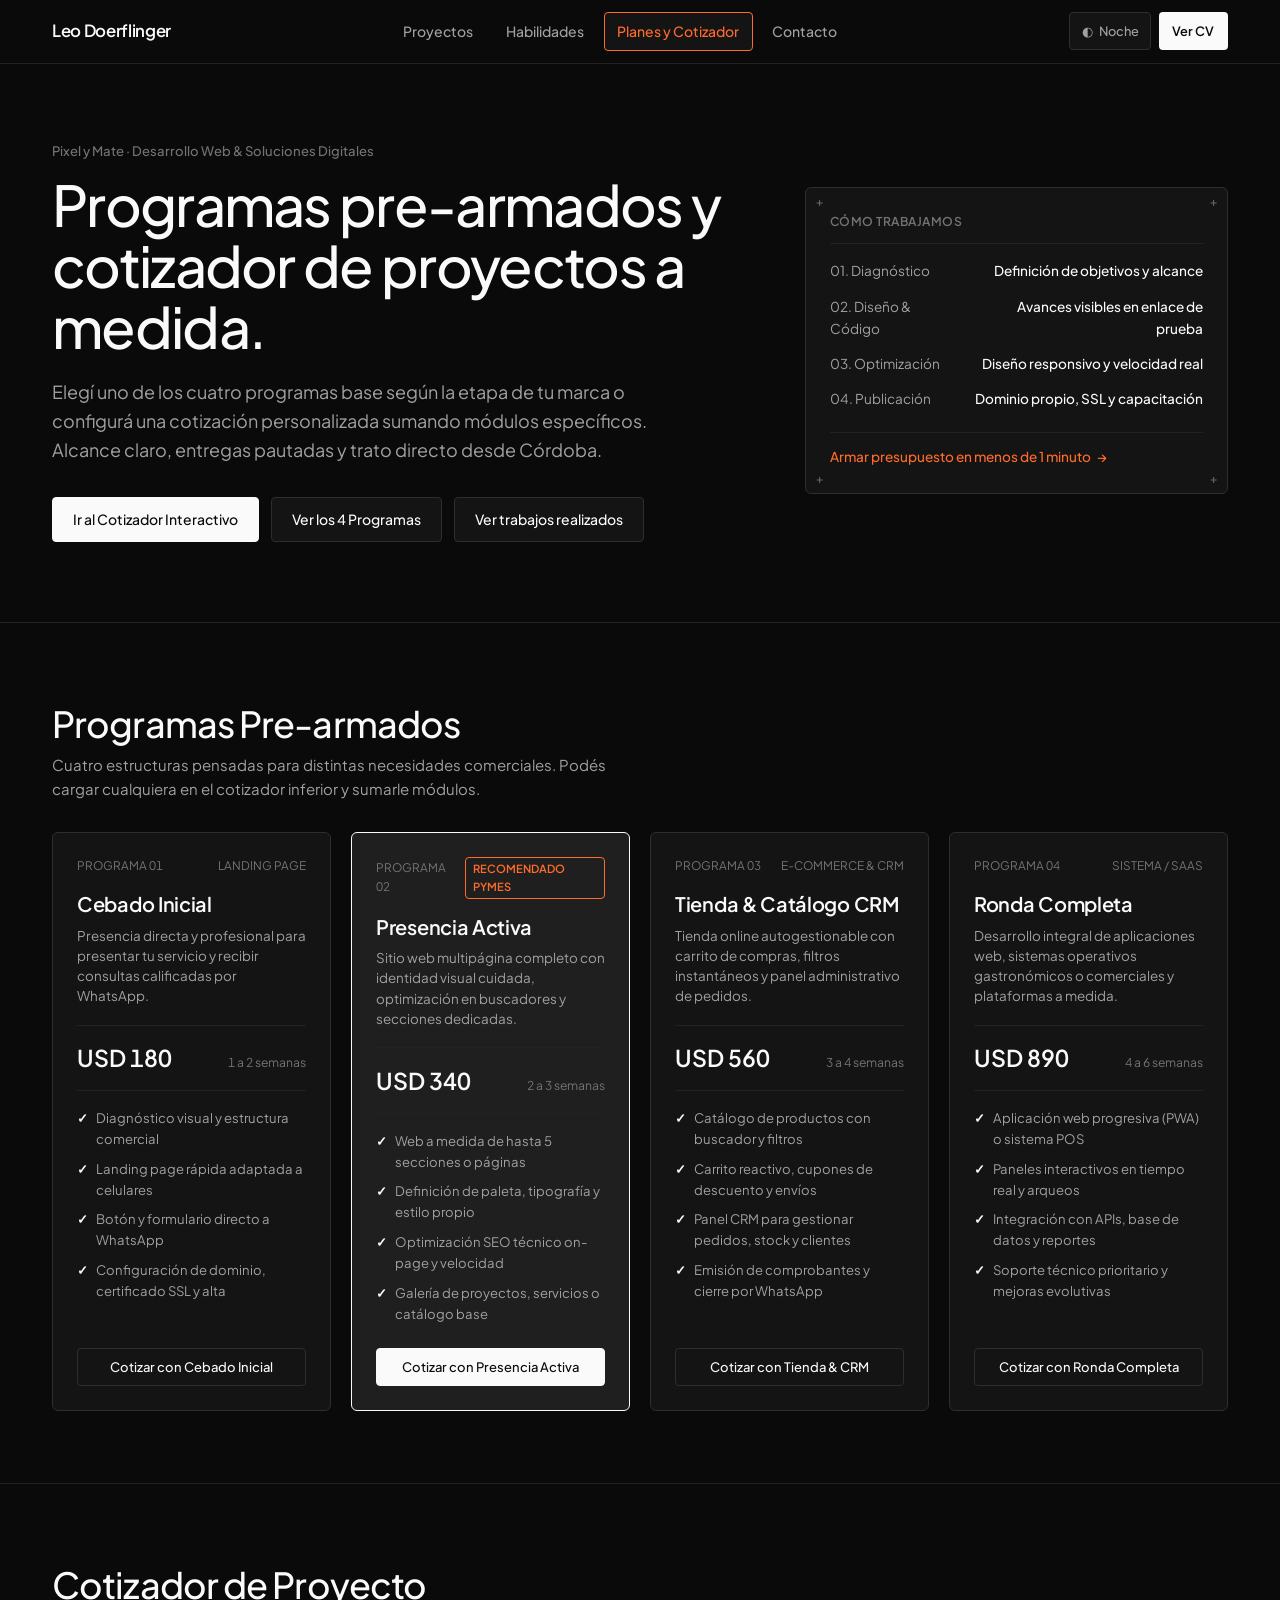
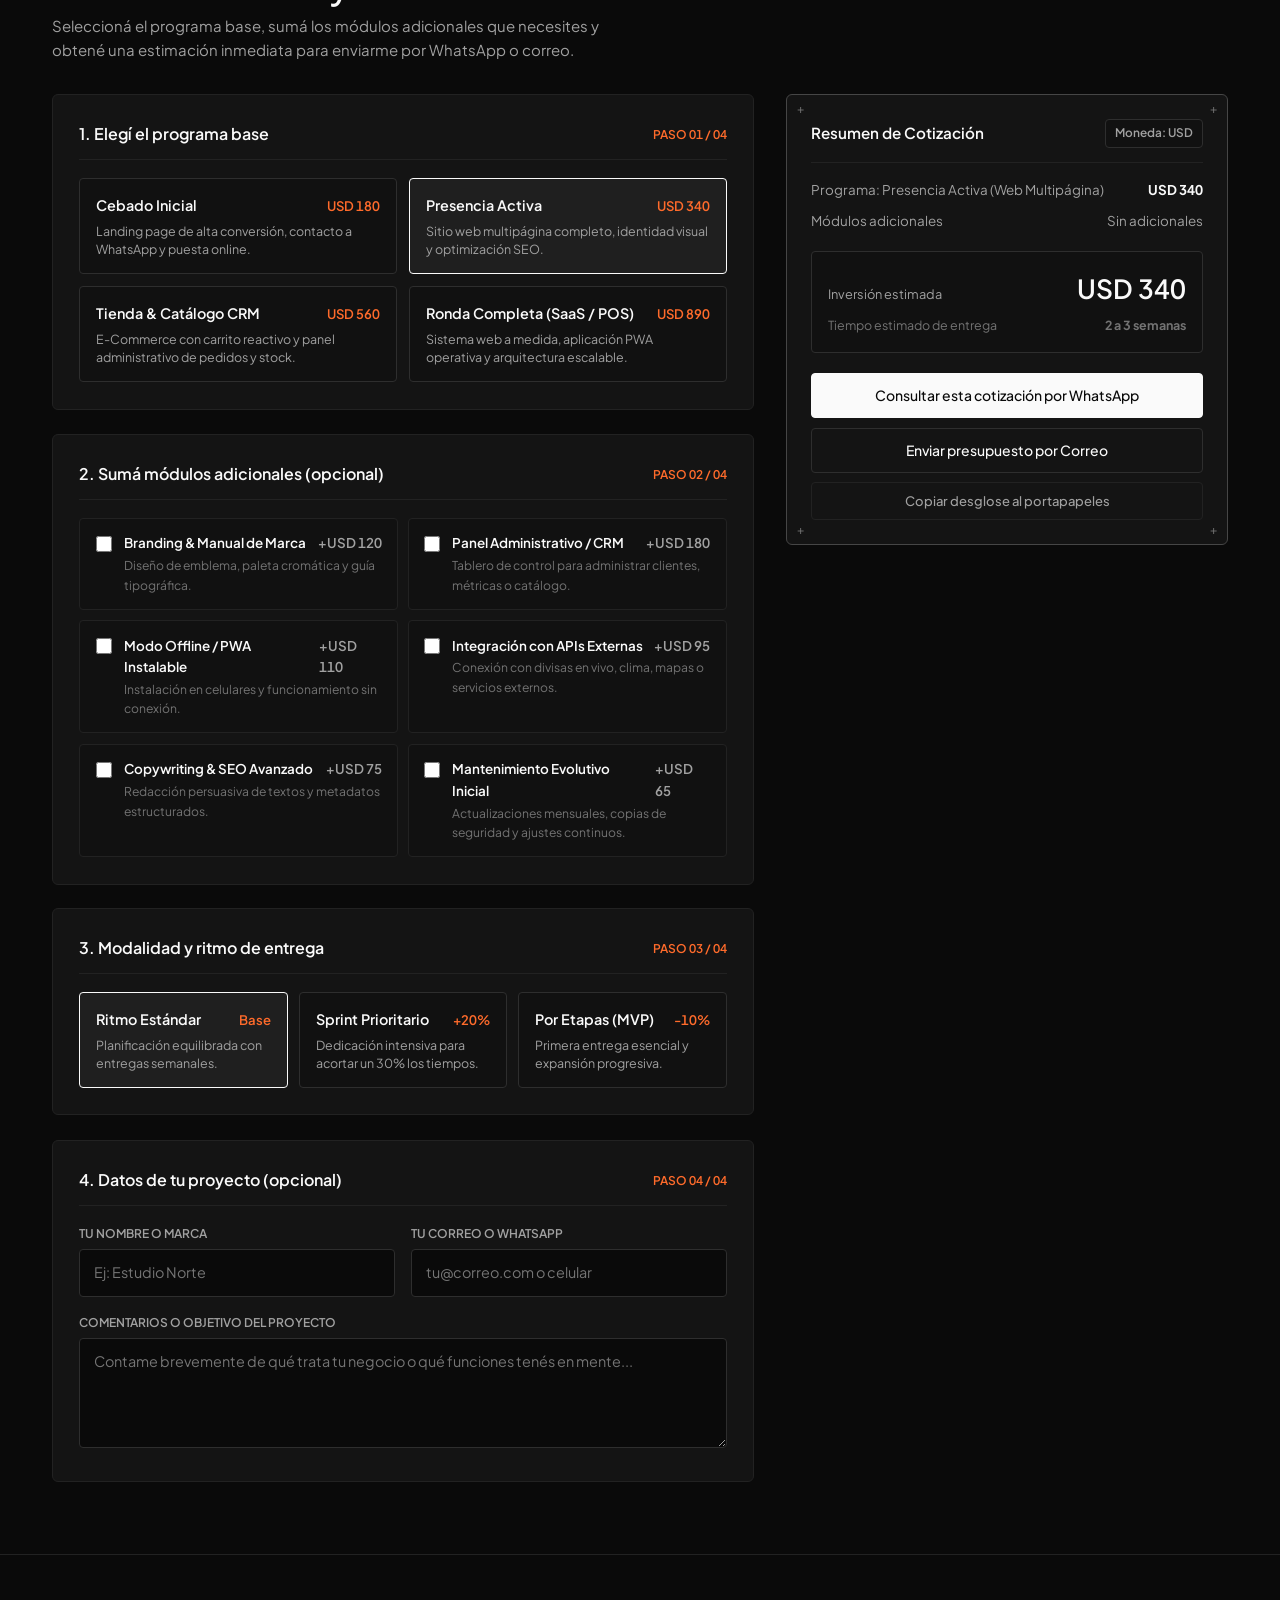
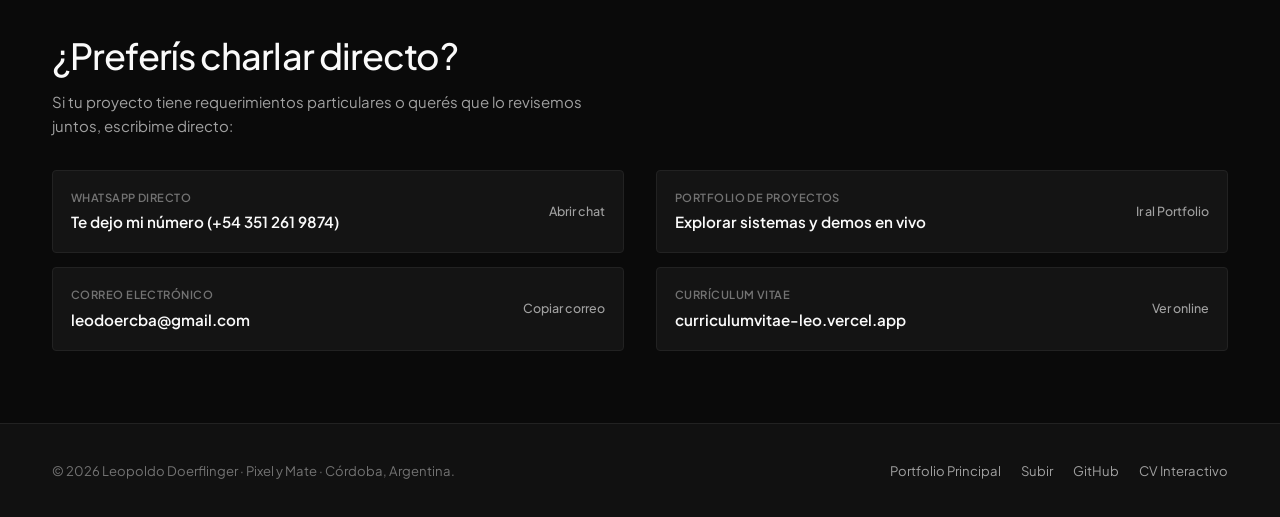
==== planes.html @ 9f63414f "feat(portfolio): merge Pixel y Mate plans & interactive quoter (planes.html) with Graphite-inspired " ====
<!DOCTYPE html>
<html lang="es" class="scroll-smooth">
<head>
  <meta charset="UTF-8" />
  <meta name="viewport" content="width=device-width, initial-scale=1.0" />
  <title>Planes y Cotizador de Proyectos · Pixel y Mate | Leo Doerflinger</title>

  <meta name="title" content="Planes y Cotizador de Proyectos · Pixel y Mate | Leo Doerflinger" />
  <meta name="description" content="Consultá los programas pre-armados de desarrollo web y calculá la cotización de tu proyecto en tiempo real desde Córdoba, Argentina." />
  <meta name="author" content="Leopoldo Doerflinger" />
  <meta name="theme-color" content="#0A0A0A" />

  <link rel="icon" type="image/png" href="assets/icono.png" />
  <link rel="apple-touch-icon" href="assets/icono.png" />

  <link rel="preconnect" href="https://fonts.googleapis.com" />
  <link rel="preconnect" href="https://fonts.gstatic.com" crossorigin />
  <link href="https://fonts.googleapis.com/css2?family=Plus+Jakarta+Sans:wght@400;500;600;700&display=swap" rel="stylesheet" />

  <link rel="stylesheet" href="css/variables.css" />
  <link rel="stylesheet" href="css/animations.css" />
  <link rel="stylesheet" href="css/main.css" />
</head>
<body>

  <div id="site-toast" class="site-toast" role="status" aria-live="polite"></div>

  <header class="site-header hairline-b">
    <div class="max-w-layout header-inner">

      <a href="index.html" class="brand-badge" aria-label="Volver al inicio del portfolio">
        <span class="brand-title-main">Leo Doerflinger</span>
      </a>

      <nav class="desktop-nav" aria-label="Secciones principales">
        <a href="index.html#proyectos" class="nav-link">Proyectos</a>
        <a href="index.html#stack" class="nav-link">Habilidades</a>
        <a href="planes.html" class="nav-link nav-link-quote active">Planes y Cotizador</a>
        <a href="#contacto" class="nav-link">Contacto</a>
      </nav>

      <div class="header-controls">
        <button id="theme-toggle-btn" type="button" class="icon-toggle-btn" title="Alternar tema" aria-label="Alternar modo noche y blanco">
          <span id="theme-icon" aria-hidden="true">◐</span>
          <span id="theme-label">Noche</span>
        </button>

        <a href="https://curriculumvitae-leo.vercel.app/" target="_blank" rel="noopener noreferrer" class="header-cv-btn" title="Abrir CV Interactivo">
          <span>Ver CV</span>
        </a>

        <button id="mobile-menu-toggle" type="button" class="icon-toggle-btn mobile-menu-btn" aria-label="Abrir menú de navegación">
          <span aria-hidden="true">☰</span>
        </button>
      </div>

    </div>
  </header>

  <aside id="mobile-drawer" class="mobile-drawer" aria-label="Menú de navegación móvil" aria-hidden="true">
    <div class="drawer-panel">
      <div>
        <div style="display:flex; justify-content:space-between; align-items:center;">
          <span class="brand-title-main">Leo Doerflinger</span>
          <button id="drawer-close-btn" type="button" class="icon-toggle-btn" aria-label="Cerrar menú móvil">✕</button>
        </div>
        <div class="drawer-links">
          <a href="index.html#proyectos" class="drawer-link">Proyectos</a>
          <a href="index.html#stack" class="drawer-link">Habilidades</a>
          <a href="planes.html" class="drawer-link active">Planes y Cotizador</a>
          <a href="#contacto" class="drawer-link">Contacto</a>
        </div>
      </div>
      <div style="display:flex; flex-direction:column; gap:0.65rem;">
        <a href="index.html" class="btn-hero btn-hero-secondary" style="width:100%; justify-content:center;">
          Volver al Portfolio
        </a>
        <a href="https://curriculumvitae-leo.vercel.app/" target="_blank" rel="noopener noreferrer" class="btn-hero btn-hero-primary" style="width:100%; justify-content:center;">
          Abrir CV Interactivo
        </a>
      </div>
    </div>
  </aside>

  <main id="inicio-planes">

    <!-- HERO DE PLANES Y COTIZADOR -->
    <section class="hero-direct-section hairline-b">
      <div class="max-w-layout hero-grid-layout">

        <div>
          <span class="hero-kicker reveal-item">Pixel y Mate · Desarrollo Web & Soluciones Digitales</span>

          <h1 class="hero-title reveal-item">
            Programas pre-armados y cotizador de proyectos a medida.
          </h1>

          <p class="hero-lead-text reveal-item">
            Elegí uno de los cuatro programas base según la etapa de tu marca o configurá una cotización personalizada sumando módulos específicos. Alcance claro, entregas pautadas y trato directo desde Córdoba.
          </p>

          <div class="hero-actions-bar reveal-item">
            <a href="#cotizador" class="btn-hero btn-hero-primary">
              <span>Ir al Cotizador Interactivo</span>
            </a>
            <a href="#programas" class="btn-hero btn-hero-secondary">
              <span>Ver los 4 Programas</span>
            </a>
            <a href="index.html#proyectos" class="btn-hero btn-hero-secondary">
              <span>Ver trabajos realizados</span>
            </a>
          </div>
        </div>

        <div class="hero-lattice-card reveal-item">
          <span class="corner-cross tl" aria-hidden="true">+</span>
          <span class="corner-cross tr" aria-hidden="true">+</span>
          <span class="corner-cross bl" aria-hidden="true">+</span>
          <span class="corner-cross br" aria-hidden="true">+</span>

          <div class="lattice-card-header">Cómo trabajamos</div>
          <div class="lattice-spec-rows">
            <div class="lattice-spec-row">
              <span class="lattice-spec-key">01. Diagnóstico</span>
              <span class="lattice-spec-val">Definición de objetivos y alcance</span>
            </div>
            <div class="lattice-spec-row">
              <span class="lattice-spec-key">02. Diseño & Código</span>
              <span class="lattice-spec-val">Avances visibles en enlace de prueba</span>
            </div>
            <div class="lattice-spec-row">
              <span class="lattice-spec-key">03. Optimización</span>
              <span class="lattice-spec-val">Diseño responsivo y velocidad real</span>
            </div>
            <div class="lattice-spec-row">
              <span class="lattice-spec-key">04. Publicación</span>
              <span class="lattice-spec-val">Dominio propio, SSL y capacitación</span>
            </div>
          </div>

          <a href="#cotizador" class="lattice-cta-link">
            <span>Armar presupuesto en menos de 1 minuto</span>
            <span aria-hidden="true">→</span>
          </a>
        </div>

      </div>
    </section>

    <!-- SECCIÓN 1: LOS 4 PROGRAMAS PRE-ARMADOS (PIXEL Y MATE) -->
    <section id="programas" class="section-wrapper hairline-b">
      <div class="max-w-layout">

        <div class="section-header-bar split reveal-item">
          <div>
            <h2 class="section-title">Programas Pre-armados</h2>
            <p class="section-desc">
              Cuatro estructuras pensadas para distintas necesidades comerciales. Podés cargar cualquiera en el cotizador inferior y sumarle módulos.
            </p>
          </div>
        </div>

        <div class="plans-grid">

          <!-- Plan 01 -->
          <article class="plan-lattice-card reveal-item">
            <div>
              <div class="plan-index-row">
                <span>PROGRAMA 01</span>
                <span>LANDING PAGE</span>
              </div>
              <h3 class="plan-name">Cebado Inicial</h3>
              <p class="plan-summary">
                Presencia directa y profesional para presentar tu servicio y recibir consultas calificadas por WhatsApp.
              </p>
              <div class="plan-price-box">
                <span class="plan-price-amount">USD 180</span>
                <span class="plan-price-time">1 a 2 semanas</span>
              </div>
              <ul class="plan-deliverables">
                <li><span class="plan-check">✓</span><span>Diagnóstico visual y estructura comercial</span></li>
                <li><span class="plan-check">✓</span><span>Landing page rápida adaptada a celulares</span></li>
                <li><span class="plan-check">✓</span><span>Botón y formulario directo a WhatsApp</span></li>
                <li><span class="plan-check">✓</span><span>Configuración de dominio, certificado SSL y alta</span></li>
              </ul>
            </div>
            <button type="button" class="btn-action btn-secondary" style="width:100%;" data-select-plan="cebado">
              <span>Cotizar con Cebado Inicial</span>
            </button>
          </article>

          <!-- Plan 02 -->
          <article class="plan-lattice-card highlighted reveal-item">
            <div>
              <div class="plan-index-row">
                <span>PROGRAMA 02</span>
                <span class="plan-tag-recommended">RECOMENDADO PYMES</span>
              </div>
              <h3 class="plan-name">Presencia Activa</h3>
              <p class="plan-summary">
                Sitio web multipágina completo con identidad visual cuidada, optimización en buscadores y secciones dedicadas.
              </p>
              <div class="plan-price-box">
                <span class="plan-price-amount">USD 340</span>
                <span class="plan-price-time">2 a 3 semanas</span>
              </div>
              <ul class="plan-deliverables">
                <li><span class="plan-check">✓</span><span>Web a medida de hasta 5 secciones o páginas</span></li>
                <li><span class="plan-check">✓</span><span>Definición de paleta, tipografía y estilo propio</span></li>
                <li><span class="plan-check">✓</span><span>Optimización SEO técnico on-page y velocidad</span></li>
                <li><span class="plan-check">✓</span><span>Galería de proyectos, servicios o catálogo base</span></li>
              </ul>
            </div>
            <button type="button" class="btn-action btn-primary" style="width:100%;" data-select-plan="presencia">
              <span>Cotizar con Presencia Activa</span>
            </button>
          </article>

          <!-- Plan 03 -->
          <article class="plan-lattice-card reveal-item">
            <div>
              <div class="plan-index-row">
                <span>PROGRAMA 03</span>
                <span>E-COMMERCE & CRM</span>
              </div>
              <h3 class="plan-name">Tienda & Catálogo CRM</h3>
              <p class="plan-summary">
                Tienda online autogestionable con carrito de compras, filtros instantáneos y panel administrativo de pedidos.
              </p>
              <div class="plan-price-box">
                <span class="plan-price-amount">USD 560</span>
                <span class="plan-price-time">3 a 4 semanas</span>
              </div>
              <ul class="plan-deliverables">
                <li><span class="plan-check">✓</span><span>Catálogo de productos con buscador y filtros</span></li>
                <li><span class="plan-check">✓</span><span>Carrito reactivo, cupones de descuento y envíos</span></li>
                <li><span class="plan-check">✓</span><span>Panel CRM para gestionar pedidos, stock y clientes</span></li>
                <li><span class="plan-check">✓</span><span>Emisión de comprobantes y cierre por WhatsApp</span></li>
              </ul>
            </div>
            <button type="button" class="btn-action btn-secondary" style="width:100%;" data-select-plan="tienda">
              <span>Cotizar con Tienda & CRM</span>
            </button>
          </article>

          <!-- Plan 04 -->
          <article class="plan-lattice-card reveal-item">
            <div>
              <div class="plan-index-row">
                <span>PROGRAMA 04</span>
                <span>SISTEMA / SAAS</span>
              </div>
              <h3 class="plan-name">Ronda Completa</h3>
              <p class="plan-summary">
                Desarrollo integral de aplicaciones web, sistemas operativos gastronómicos o comerciales y plataformas a medida.
              </p>
              <div class="plan-price-box">
                <span class="plan-price-amount">USD 890</span>
                <span class="plan-price-time">4 a 6 semanas</span>
              </div>
              <ul class="plan-deliverables">
                <li><span class="plan-check">✓</span><span>Aplicación web progresiva (PWA) o sistema POS</span></li>
                <li><span class="plan-check">✓</span><span>Paneles interactivos en tiempo real y arqueos</span></li>
                <li><span class="plan-check">✓</span><span>Integración con APIs, base de datos y reportes</span></li>
                <li><span class="plan-check">✓</span><span>Soporte técnico prioritario y mejoras evolutivas</span></li>
              </ul>
            </div>
            <button type="button" class="btn-action btn-secondary" style="width:100%;" data-select-plan="ronda">
              <span>Cotizar con Ronda Completa</span>
            </button>
          </article>

        </div>

      </div>
    </section>

    <!-- SECCIÓN 2: COTIZADOR INTERACTIVO DE PROYECTO -->
    <section id="cotizador" class="section-wrapper hairline-b">
      <div class="max-w-layout">

        <div class="section-header-bar split reveal-item">
          <div>
            <h2 class="section-title">Cotizador de Proyecto</h2>
            <p class="section-desc">
              Seleccioná el programa base, sumá los módulos adicionales que necesites y obtené una estimación inmediata para enviarme por WhatsApp o correo.
            </p>
          </div>
        </div>

        <div class="quoter-workspace">

          <!-- Columna Izquierda: Configurador en 4 Pasos -->
          <div class="quoter-steps-column">

            <!-- Paso 1: Programa Base -->
            <div class="quoter-step-block reveal-item">
              <div class="quoter-step-header">
                <h3 class="quoter-step-title">1. Elegí el programa base</h3>
                <span class="quoter-step-num">PASO 01 / 04</span>
              </div>

              <div class="quoter-radio-grid" id="quoter-base-programs" role="radiogroup" aria-label="Programa base">
                <label class="quoter-option-card" data-plan-card="cebado">
                  <input type="radio" name="base-plan" value="cebado" />
                  <div class="quoter-opt-top">
                    <span class="quoter-opt-name">Cebado Inicial</span>
                    <span class="quoter-opt-price">USD 180</span>
                  </div>
                  <p class="quoter-opt-desc">Landing page de alta conversión, contacto a WhatsApp y puesta online.</p>
                </label>

                <label class="quoter-option-card selected" data-plan-card="presencia">
                  <input type="radio" name="base-plan" value="presencia" checked />
                  <div class="quoter-opt-top">
                    <span class="quoter-opt-name">Presencia Activa</span>
                    <span class="quoter-opt-price">USD 340</span>
                  </div>
                  <p class="quoter-opt-desc">Sitio web multipágina completo, identidad visual y optimización SEO.</p>
                </label>

                <label class="quoter-option-card" data-plan-card="tienda">
                  <input type="radio" name="base-plan" value="tienda" />
                  <div class="quoter-opt-top">
                    <span class="quoter-opt-name">Tienda & Catálogo CRM</span>
                    <span class="quoter-opt-price">USD 560</span>
                  </div>
                  <p class="quoter-opt-desc">E-Commerce con carrito reactivo y panel administrativo de pedidos y stock.</p>
                </label>

                <label class="quoter-option-card" data-plan-card="ronda">
                  <input type="radio" name="base-plan" value="ronda" />
                  <div class="quoter-opt-top">
                    <span class="quoter-opt-name">Ronda Completa (SaaS / POS)</span>
                    <span class="quoter-opt-price">USD 890</span>
                  </div>
                  <p class="quoter-opt-desc">Sistema web a medida, aplicación PWA operativa y arquitectura escalable.</p>
                </label>
              </div>
            </div>

            <!-- Paso 2: Módulos Adicionales -->
            <div class="quoter-step-block reveal-item">
              <div class="quoter-step-header">
                <h3 class="quoter-step-title">2. Sumá módulos adicionales (opcional)</h3>
                <span class="quoter-step-num">PASO 02 / 04</span>
              </div>

              <div class="quoter-addons-list" id="quoter-addons-container">
                <label class="addon-check-card">
                  <input type="checkbox" name="quote-addon" value="branding" data-price="120" data-weeks="1" data-label="Branding & Manual de Marca" />
                  <div class="addon-info">
                    <div class="addon-title-row">
                      <span>Branding & Manual de Marca</span>
                      <span class="addon-cost">+USD 120</span>
                    </div>
                    <p class="addon-sub">Diseño de emblema, paleta cromática y guía tipográfica.</p>
                  </div>
                </label>

                <label class="addon-check-card">
                  <input type="checkbox" name="quote-addon" value="crm" data-price="180" data-weeks="1.5" data-label="Panel Administrativo / CRM" />
                  <div class="addon-info">
                    <div class="addon-title-row">
                      <span>Panel Administrativo / CRM</span>
                      <span class="addon-cost">+USD 180</span>
                    </div>
                    <p class="addon-sub">Tablero de control para administrar clientes, métricas o catálogo.</p>
                  </div>
                </label>

                <label class="addon-check-card">
                  <input type="checkbox" name="quote-addon" value="pwa" data-price="110" data-weeks="1" data-label="Modo Offline / PWA Instalable" />
                  <div class="addon-info">
                    <div class="addon-title-row">
                      <span>Modo Offline / PWA Instalable</span>
                      <span class="addon-cost">+USD 110</span>
                    </div>
                    <p class="addon-sub">Instalación en celulares y funcionamiento sin conexión.</p>
                  </div>
                </label>

                <label class="addon-check-card">
                  <input type="checkbox" name="quote-addon" value="api" data-price="95" data-weeks="1" data-label="Integración con APIs Externas" />
                  <div class="addon-info">
                    <div class="addon-title-row">
                      <span>Integración con APIs Externas</span>
                      <span class="addon-cost">+USD 95</span>
                    </div>
                    <p class="addon-sub">Conexión con divisas en vivo, clima, mapas o servicios externos.</p>
                  </div>
                </label>

                <label class="addon-check-card">
                  <input type="checkbox" name="quote-addon" value="seo" data-price="75" data-weeks="0.5" data-label="Copywriting & SEO Avanzado" />
                  <div class="addon-info">
                    <div class="addon-title-row">
                      <span>Copywriting & SEO Avanzado</span>
                      <span class="addon-cost">+USD 75</span>
                    </div>
                    <p class="addon-sub">Redacción persuasiva de textos y metadatos estructurados.</p>
                  </div>
                </label>

                <label class="addon-check-card">
                  <input type="checkbox" name="quote-addon" value="soporte" data-price="65" data-weeks="0" data-label="Mantenimiento Evolutivo Inicial" />
                  <div class="addon-info">
                    <div class="addon-title-row">
                      <span>Mantenimiento Evolutivo Inicial</span>
                      <span class="addon-cost">+USD 65</span>
                    </div>
                    <p class="addon-sub">Actualizaciones mensuales, copias de seguridad y ajustes continuos.</p>
                  </div>
                </label>
              </div>
            </div>

            <!-- Paso 3: Plazo y Modalidad -->
            <div class="quoter-step-block reveal-item">
              <div class="quoter-step-header">
                <h3 class="quoter-step-title">3. Modalidad y ritmo de entrega</h3>
                <span class="quoter-step-num">PASO 03 / 04</span>
              </div>

              <div class="urgency-pills-row" id="quoter-urgency-container" role="radiogroup" aria-label="Plazo de entrega">
                <label class="quoter-option-card selected" data-urgency-card="standard">
                  <input type="radio" name="quote-urgency" value="standard" data-multiplier="1" data-label="Ritmo Estándar" checked />
                  <div class="quoter-opt-top">
                    <span class="quoter-opt-name">Ritmo Estándar</span>
                    <span class="quoter-opt-price">Base</span>
                  </div>
                  <p class="quoter-opt-desc">Planificación equilibrada con entregas semanales.</p>
                </label>

                <label class="quoter-option-card" data-urgency-card="priority">
                  <input type="radio" name="quote-urgency" value="priority" data-multiplier="1.2" data-label="Sprint Prioritario (+20%)" />
                  <div class="quoter-opt-top">
                    <span class="quoter-opt-name">Sprint Prioritario</span>
                    <span class="quoter-opt-price">+20%</span>
                  </div>
                  <p class="quoter-opt-desc">Dedicación intensiva para acortar un 30% los tiempos.</p>
                </label>

                <label class="quoter-option-card" data-urgency-card="mvp">
                  <input type="radio" name="quote-urgency" value="mvp" data-multiplier="0.9" data-label="Lanzamiento por Etapas (-10%)" />
                  <div class="quoter-opt-top">
                    <span class="quoter-opt-name">Por Etapas (MVP)</span>
                    <span class="quoter-opt-price">-10%</span>
                  </div>
                  <p class="quoter-opt-desc">Primera entrega esencial y expansión progresiva.</p>
                </label>
              </div>
            </div>

            <!-- Paso 4: Datos del Proyecto -->
            <div class="quoter-step-block reveal-item">
              <div class="quoter-step-header">
                <h3 class="quoter-step-title">4. Datos de tu proyecto (opcional)</h3>
                <span class="quoter-step-num">PASO 04 / 04</span>
              </div>

              <div style="display:grid; grid-template-columns:repeat(auto-fit, minmax(220px, 1fr)); gap:1rem; margin-bottom:1rem;">
                <div>
                  <label for="quote-client-name" class="form-label">TU NOMBRE O MARCA</label>
                  <input type="text" id="quote-client-name" class="form-input" placeholder="Ej: Estudio Norte" />
                </div>
                <div>
                  <label for="quote-client-contact" class="form-label">TU CORREO O WHATSAPP</label>
                  <input type="text" id="quote-client-contact" class="form-input" placeholder="tu@correo.com o celular" />
                </div>
              </div>

              <div>
                <label for="quote-client-notes" class="form-label">COMENTARIOS O OBJETIVO DEL PROYECTO</label>
                <textarea id="quote-client-notes" class="form-textarea" placeholder="Contame brevemente de qué trata tu negocio o qué funciones tenés en mente..."></textarea>
              </div>
            </div>

          </div>

          <!-- Columna Derecha: Resumen en Vivo Sticky (Estilo Graphite) -->
          <aside class="quoter-summary-card reveal-item" id="quoter-summary" aria-label="Resumen de cotización en vivo">
            <span class="corner-cross tl" aria-hidden="true">+</span>
            <span class="corner-cross tr" aria-hidden="true">+</span>
            <span class="corner-cross bl" aria-hidden="true">+</span>
            <span class="corner-cross br" aria-hidden="true">+</span>

            <div class="summary-header-row">
              <span class="summary-title">Resumen de Cotización</span>
              <button type="button" id="toggle-currency-btn" class="currency-switch-btn" title="Alternar entre USD y Pesos Argentinos referenciales">
                Moneda: USD
              </button>
            </div>

            <div class="summary-breakdown" id="summary-breakdown-list">
              <!-- Actualizado en tiempo real por js/quoter.js -->
            </div>

            <div class="summary-total-block">
              <div class="summary-total-row">
                <span class="summary-total-label">Inversión estimada</span>
                <span class="summary-total-price" id="summary-total-display">USD 340</span>
              </div>
              <div class="summary-timeline-row">
                <span>Tiempo estimado de entrega</span>
                <strong id="summary-weeks-display">2 a 3 semanas</strong>
              </div>
            </div>

            <div class="summary-actions-stack">
              <button type="button" id="btn-send-quote-wa" class="btn-hero btn-hero-primary" style="width:100%;">
                <span>Consultar esta cotización por WhatsApp</span>
              </button>
              <button type="button" id="btn-send-quote-mail" class="btn-hero btn-hero-secondary" style="width:100%;">
                <span>Enviar presupuesto por Correo</span>
              </button>
              <button type="button" id="btn-copy-quote" class="btn-action btn-ghost" style="width:100%;">
                <span>Copiar desglose al portapapeles</span>
              </button>
            </div>
          </aside>

        </div>

      </div>
    </section>

    <!-- SECCIÓN CONTACTO DIRECTO -->
    <section id="contacto" class="section-wrapper">
      <div class="max-w-layout">

        <div class="section-header-bar reveal-item">
          <div>
            <h2 class="section-title">¿Preferís charlar directo?</h2>
            <p class="section-desc" style="margin-top:0.35rem;">
              Si tu proyecto tiene requerimientos particulares o querés que lo revisemos juntos, escribime directo:
            </p>
          </div>
        </div>

        <div class="contact-grid">
          <div class="contact-quick-cards reveal-item">
            <button type="button" class="contact-tile hairline-box" data-action="open-whatsapp" title="Abrir WhatsApp">
              <div class="contact-tile-info">
                <span class="contact-tile-label">WHATSAPP DIRECTO</span>
                <span class="contact-tile-val">Te dejo mi número (+54 351 261 9874)</span>
              </div>
              <span class="contact-tile-action">Abrir chat</span>
            </button>

            <button type="button" class="contact-tile hairline-box" data-action="copy-email" title="Copiar correo al portapapeles">
              <div class="contact-tile-info">
                <span class="contact-tile-label">CORREO ELECTRÓNICO</span>
                <span class="contact-tile-val">leodoercba@gmail.com</span>
              </div>
              <span class="contact-tile-action">Copiar correo</span>
            </button>
          </div>

          <div class="contact-quick-cards reveal-item">
            <a href="index.html#proyectos" class="contact-tile hairline-box" title="Ver proyectos en producción">
              <div class="contact-tile-info">
                <span class="contact-tile-label">PORTFOLIO DE PROYECTOS</span>
                <span class="contact-tile-val">Explorar sistemas y demos en vivo</span>
              </div>
              <span class="contact-tile-action">Ir al Portfolio</span>
            </a>

            <a href="https://curriculumvitae-leo.vercel.app/" target="_blank" rel="noopener noreferrer" class="contact-tile hairline-box" title="Abrir CV Interactivo">
              <div class="contact-tile-info">
                <span class="contact-tile-label">CURRÍCULUM VITAE</span>
                <span class="contact-tile-val">curriculumvitae-leo.vercel.app</span>
              </div>
              <span class="contact-tile-action">Ver online</span>
            </a>
          </div>
        </div>

      </div>
    </section>

  </main>

  <footer class="site-footer hairline-t">
    <div class="max-w-layout footer-inner">
      <div class="footer-colophon">
        © 2026 Leopoldo Doerflinger · Pixel y Mate · Córdoba, Argentina.
      </div>
      <div class="footer-links">
        <a href="index.html" class="footer-link">Portfolio Principal</a>
        <a href="#inicio-planes" class="footer-link">Subir</a>
        <a href="https://github.com/LeoDoerflinger" target="_blank" rel="noopener noreferrer" class="footer-link">GitHub</a>
        <a href="https://curriculumvitae-leo.vercel.app/" target="_blank" rel="noopener noreferrer" class="footer-link">CV Interactivo</a>
      </div>
    </div>
  </footer>

  <script defer src="js/main.js"></script>
  <script defer src="js/contact.js"></script>
  <script defer src="js/quoter.js"></script>
</body>
</html>
---- css/variables.css ----
/* Design tokens: Obsidian & Graphite neutral palette (zero blue/slate tint) */

:root {
  --font-sans: 'Plus Jakarta Sans', -apple-system, BlinkMacSystemFont, 'Segoe UI', Roboto, Helvetica, Arial, sans-serif;

  --container-max: 1240px;
  --header-height: 64px;
  --section-gap: 4.5rem;
  --section-gap-lg: 6rem;

  --radius-xs: 4px;
  --radius-sm: 6px;
  --radius-md: 8px;
  --radius-lg: 12px;

  --ease-architectural: cubic-bezier(0.16, 1, 0.3, 1);
  --ease-snap: cubic-bezier(0.2, 0.8, 0.2, 1);
  --trans-instant: 0.12s ease;
  --trans-fast: 0.18s var(--ease-snap);
  --trans-smooth: 0.32s var(--ease-architectural);

  /* Obsidian Dark Mode (Default) */
  --bg-canvas: #0A0A0A;
  --bg-canvas-subtle: #111111;
  --bg-surface: #141414;
  --bg-surface-hover: #1A1A1A;
  --bg-surface-elevated: #1F1F1F;
  --bg-sunken: #050505;

  --text-primary: #FAFAFA;
  --text-secondary: #A1A1A1;
  --text-muted: #737373;
  --text-faint: rgba(250, 250, 250, 0.12);

  --border-subtle: #222222;
  --border-medium: #2E2E2E;
  --border-strong: #464646;
  --border-focus: #FAFAFA;

  --accent-primary: #FAFAFA;
  --accent-primary-text: #0A0A0A;
  --accent-signal: #FF6B2B;
  --accent-signal-soft: rgba(255, 107, 43, 0.12);

  --tag-bg: #171717;
  --tag-border: #262626;
  --tag-text: #D4D4D4;

  --link-color: #FAFAFA;
  --link-hover: #FF6B2B;

  --shadow-subtle: 0 1px 3px rgba(0, 0, 0, 0.6);
  --shadow-card: 0 16px 36px -12px rgba(0, 0, 0, 0.75);
  --shadow-modal: 0 28px 64px -16px rgba(0, 0, 0, 0.9);
}

/* Paper Gallery Light Mode */
[data-theme="light"] {
  --bg-canvas: #FAFAFA;
  --bg-canvas-subtle: #F2F2F2;
  --bg-surface: #FFFFFF;
  --bg-surface-hover: #F5F5F5;
  --bg-surface-elevated: #FFFFFF;
  --bg-sunken: #EBEBEB;

  --text-primary: #0A0A0A;
  --text-secondary: #525252;
  --text-muted: #737373;
  --text-faint: rgba(10, 10, 10, 0.08);

  --border-subtle: #E5E5E5;
  --border-medium: #D4D4D4;
  --border-strong: #A3A3A3;
  --border-focus: #0A0A0A;

  --accent-primary: #0A0A0A;
  --accent-primary-text: #FAFAFA;
  --accent-signal: #D94E14;
  --accent-signal-soft: rgba(217, 78, 20, 0.1);

  --tag-bg: #F4F4F4;
  --tag-border: #E0E0E0;
  --tag-text: #262626;

  --link-color: #0A0A0A;
  --link-hover: #D94E14;

  --shadow-subtle: 0 1px 3px rgba(0, 0, 0, 0.05);
  --shadow-card: 0 14px 30px -10px rgba(0, 0, 0, 0.08);
  --shadow-modal: 0 25px 60px -15px rgba(0, 0, 0, 0.18);
}
---- css/animations.css ----
/* Motion and transitions: respects prefers-reduced-motion */

@media (prefers-reduced-motion: reduce) {
  *, *::before, *::after {
    animation-duration: 0.01ms !important;
    animation-iteration-count: 1 !important;
    transition-duration: 0.01ms !important;
    scroll-behavior: auto !important;
  }
}

.reveal-item {
  opacity: 0;
  transform: translateY(14px);
  transition: opacity 0.45s var(--ease-architectural), transform 0.45s var(--ease-architectural);
  will-change: opacity, transform;
}

.reveal-item.revealed {
  opacity: 1;
  transform: translateY(0);
}

@keyframes stageCrossfade {
  from {
    opacity: 0;
    transform: translateY(8px) scale(0.99);
  }
  to {
    opacity: 1;
    transform: translateY(0) scale(1);
  }
}

.stage-animate {
  animation: stageCrossfade 0.35s var(--ease-architectural) forwards;
}

.card-hover-fx {
  transition: transform var(--trans-fast), border-color var(--trans-fast), box-shadow var(--trans-fast);
}

.card-hover-fx:hover {
  transform: translateY(-2px);
  border-color: var(--border-strong);
  box-shadow: var(--shadow-card);
}
---- css/main.css ----
/* Main stylesheet: Graphite lattice aesthetic, horizontal scroll rail, and project quoting system */

*, *::before, *::after {
  box-sizing: border-box;
  margin: 0;
  padding: 0;
}

html {
  font-size: 16px;
  scroll-behavior: smooth;
  scroll-padding-top: calc(var(--header-height) + 1.25rem);
  width: 100%;
  max-width: 100%;
  overflow-x: hidden;
}

body {
  font-family: var(--font-sans);
  background-color: var(--bg-canvas);
  color: var(--text-primary);
  line-height: 1.6;
  width: 100%;
  max-width: 100%;
  overflow-x: hidden;
  position: relative;
  transition: background-color var(--trans-smooth), color var(--trans-smooth);
  -webkit-font-smoothing: antialiased;
  -moz-osx-font-smoothing: grayscale;
}

::selection {
  background-color: var(--text-primary);
  color: var(--bg-canvas);
}

a {
  color: inherit;
  text-decoration: none;
  transition: color var(--trans-fast), opacity var(--trans-fast), border-color var(--trans-fast);
}

img {
  max-width: 100%;
  height: auto;
  display: block;
}

button, input, textarea, select {
  font: inherit;
  color: inherit;
  border: none;
  background: none;
}

a[href], button:not(:disabled), summary, select:not(:disabled), label[for], input[type="checkbox"]:not(:disabled), input[type="radio"]:not(:disabled), [role="button"], [role="tab"] {
  cursor: pointer;
}

button:disabled, input:disabled, select:disabled {
  cursor: not-allowed;
  opacity: 0.55;
}

:focus-visible {
  outline: 2px solid var(--border-focus);
  outline-offset: 2px;
}

.max-w-layout {
  width: 100%;
  max-width: var(--container-max);
  margin-left: auto;
  margin-right: auto;
  padding-left: 1.125rem;
  padding-right: 1.125rem;
}

@media (min-width: 768px) {
  .max-w-layout {
    padding-left: 2rem;
    padding-right: 2rem;
  }
}

.hairline-t { border-top: 1px solid var(--border-subtle); }
.hairline-b { border-bottom: 1px solid var(--border-subtle); }
.hairline-l { border-left: 1px solid var(--border-subtle); }
.hairline-r { border-right: 1px solid var(--border-subtle); }
.hairline-box { border: 1px solid var(--border-subtle); }

/* Header & Navigation */
.site-header {
  position: sticky;
  top: 0;
  z-index: 100;
  background-color: var(--bg-canvas);
  height: var(--header-height);
  width: 100%;
  display: flex;
  align-items: center;
}

.header-inner {
  width: 100%;
  display: flex;
  align-items: center;
  justify-content: space-between;
  gap: 0.75rem;
}

.brand-badge {
  display: inline-flex;
  align-items: center;
  gap: 0.5rem;
  min-width: 0;
  flex-shrink: 1;
}

.brand-title-main {
  font-size: 1.05rem;
  font-weight: 600;
  letter-spacing: -0.02em;
  color: var(--text-primary);
  white-space: nowrap;
}

.desktop-nav {
  display: none;
  align-items: center;
  gap: 0.35rem;
}

@media (min-width: 860px) {
  .desktop-nav {
    display: flex;
  }
}

.nav-link {
  font-size: 0.875rem;
  font-weight: 500;
  color: var(--text-secondary);
  padding: 0.45rem 0.8rem;
  border-radius: var(--radius-xs);
  border: 1px solid transparent;
  transition: color var(--trans-fast), background-color var(--trans-fast), border-color var(--trans-fast);
}

.nav-link:hover {
  color: var(--text-primary);
  background-color: var(--bg-surface);
}

.nav-link.active {
  color: var(--text-primary);
  background-color: var(--bg-surface);
  border-color: var(--border-medium);
}

.nav-link-quote {
  color: var(--text-primary);
  border-color: var(--border-subtle);
  background-color: var(--bg-canvas-subtle);
}

.nav-link-quote:hover,
.nav-link-quote.active {
  border-color: var(--accent-signal);
  color: var(--accent-signal);
}

.header-controls {
  display: flex;
  align-items: center;
  gap: 0.5rem;
  flex-shrink: 0;
}

.icon-toggle-btn {
  display: inline-flex;
  align-items: center;
  justify-content: center;
  gap: 0.375rem;
  min-height: 38px;
  padding: 0.4rem 0.7rem;
  border-radius: var(--radius-xs);
  border: 1px solid var(--border-medium);
  background: var(--bg-surface);
  color: var(--text-secondary);
  font-size: 0.8rem;
  font-weight: 500;
  transition: all var(--trans-fast);
}

.icon-toggle-btn:hover {
  border-color: var(--border-strong);
  color: var(--text-primary);
  background: var(--bg-surface-hover);
}

.header-cv-btn {
  display: inline-flex;
  align-items: center;
  justify-content: center;
  gap: 0.375rem;
  min-height: 38px;
  padding: 0.4rem 0.85rem;
  border-radius: var(--radius-xs);
  background: var(--text-primary);
  color: var(--bg-canvas) !important;
  font-size: 0.8rem;
  font-weight: 600;
  transition: opacity var(--trans-fast), transform var(--trans-fast);
}

.header-cv-btn:hover {
  opacity: 0.9;
}

.mobile-menu-btn {
  display: inline-flex;
  min-width: 44px;
  min-height: 44px;
}

@media (min-width: 860px) {
  .mobile-menu-btn {
    display: none;
  }
}

@media (max-width: 640px) {
  .header-cv-btn {
    display: none !important;
  }
  #theme-label {
    display: none;
  }
  .icon-toggle-btn {
    min-width: 44px;
    min-height: 44px;
    padding: 0.4rem 0.6rem;
  }
}

/* Mobile Drawer */
.mobile-drawer {
  position: fixed;
  inset: 0;
  z-index: 200;
  background: rgba(0, 0, 0, 0.75);
  display: none;
  opacity: 0;
  transition: opacity var(--trans-smooth);
}

.mobile-drawer.open {
  display: flex;
  opacity: 1;
}

.drawer-panel {
  position: absolute;
  top: 0;
  right: 0;
  width: 85%;
  max-width: 310px;
  height: 100%;
  background: var(--bg-canvas);
  border-left: 1px solid var(--border-medium);
  padding: 1.5rem;
  display: flex;
  flex-direction: column;
  justify-content: space-between;
  transform: translateX(100%);
  transition: transform var(--trans-smooth);
}

.mobile-drawer.open .drawer-panel {
  transform: translateX(0);
}

.drawer-links {
  display: flex;
  flex-direction: column;
  gap: 0.75rem;
  margin-top: 2rem;
}

.drawer-link {
  font-size: 1.05rem;
  font-weight: 500;
  color: var(--text-secondary);
  padding: 0.65rem 0.75rem;
  border-radius: var(--radius-xs);
  border: 1px solid transparent;
}

.drawer-link:hover,
.drawer-link.active {
  color: var(--text-primary);
  background: var(--bg-surface);
  border-color: var(--border-subtle);
}

/* Hero Section — Graphite Editorial Architecture */
.hero-direct-section {
  padding-top: 3.25rem;
  padding-bottom: 3.5rem;
  position: relative;
}

@media (min-width: 768px) {
  .hero-direct-section {
    padding-top: 4.75rem;
    padding-bottom: 5rem;
  }
}

.hero-grid-layout {
  display: grid;
  grid-template-columns: 1fr;
  gap: 2.5rem;
  align-items: center;
}

@media (min-width: 980px) {
  .hero-grid-layout {
    grid-template-columns: 1.25fr 0.75fr;
    gap: 3rem;
  }
}

.hero-kicker {
  font-size: 0.82rem;
  font-weight: 500;
  color: var(--text-muted);
  margin-bottom: 0.85rem;
  display: block;
}

.hero-title {
  font-size: clamp(2rem, 4.4vw, 3.55rem);
  font-weight: 500;
  line-height: 1.08;
  letter-spacing: -0.03em;
  color: var(--text-primary);
  max-width: 820px;
  margin-bottom: 1.25rem;
  word-break: break-word;
}

.hero-lead-text {
  font-size: clamp(0.96rem, 1.5vw, 1.125rem);
  color: var(--text-secondary);
  line-height: 1.62;
  max-width: 650px;
  margin-bottom: 2rem;
}

.hero-actions-bar {
  display: flex;
  flex-direction: column;
  gap: 0.75rem;
}

@media (min-width: 580px) {
  .hero-actions-bar {
    flex-direction: row;
    flex-wrap: wrap;
    align-items: center;
  }
}

.btn-hero {
  display: inline-flex;
  align-items: center;
  justify-content: center;
  gap: 0.5rem;
  min-height: 44px;
  padding: 0.65rem 1.25rem;
  border-radius: var(--radius-xs);
  font-size: 0.875rem;
  font-weight: 500;
  transition: all var(--trans-fast);
}

.btn-hero-primary {
  background: var(--text-primary);
  color: var(--bg-canvas) !important;
  border: 1px solid var(--text-primary);
}

.btn-hero-primary:hover {
  opacity: 0.9;
  transform: translateY(-1px);
}

.btn-hero-secondary {
  background: var(--bg-surface);
  color: var(--text-primary);
  border: 1px solid var(--border-medium);
}

.btn-hero-secondary:hover {
  background: var(--bg-surface-hover);
  border-color: var(--border-strong);
}

/* Right-side Hero Architectural Spec Panel */
.hero-lattice-card {
  position: relative;
  background: var(--bg-surface);
  border: 1px solid var(--border-medium);
  border-radius: var(--radius-sm);
  padding: 1.5rem;
}

.corner-cross {
  position: absolute;
  font-size: 0.75rem;
  line-height: 1;
  color: var(--text-muted);
  user-select: none;
  pointer-events: none;
}
.corner-cross.tl { top: 8px; left: 10px; }
.corner-cross.tr { top: 8px; right: 10px; }
.corner-cross.bl { bottom: 8px; left: 10px; }
.corner-cross.br { bottom: 8px; right: 10px; }

.lattice-card-header {
  font-size: 0.76rem;
  font-weight: 600;
  color: var(--text-muted);
  letter-spacing: 0.04em;
  text-transform: uppercase;
  padding-bottom: 0.75rem;
  margin-bottom: 1rem;
  border-bottom: 1px solid var(--border-subtle);
}

.lattice-spec-rows {
  display: flex;
  flex-direction: column;
  gap: 0.85rem;
  margin-bottom: 1.35rem;
}

.lattice-spec-row {
  display: flex;
  justify-content: space-between;
  align-items: baseline;
  gap: 1rem;
  font-size: 0.85rem;
}

.lattice-spec-key {
  color: var(--text-secondary);
}

.lattice-spec-val {
  color: var(--text-primary);
  font-weight: 500;
  text-align: right;
}

.lattice-cta-link {
  display: inline-flex;
  align-items: center;
  gap: 0.4rem;
  font-size: 0.85rem;
  font-weight: 500;
  color: var(--accent-signal);
  padding-top: 0.85rem;
  border-top: 1px solid var(--border-subtle);
  width: 100%;
}

.lattice-cta-link:hover {
  opacity: 0.85;
}

/* Section Layout */
.section-wrapper {
  padding-top: var(--section-gap);
  padding-bottom: var(--section-gap);
}

.section-header-bar {
  display: flex;
  flex-direction: column;
  gap: 0.5rem;
  margin-bottom: 2rem;
}

@media (min-width: 768px) {
  .section-header-bar.split {
    flex-direction: row;
    align-items: flex-end;
    justify-content: space-between;
  }
}

.section-title {
  font-size: clamp(1.55rem, 3vw, 2.25rem);
  font-weight: 500;
  letter-spacing: -0.025em;
  color: var(--text-primary);
}

.section-desc {
  font-size: 0.9375rem;
  color: var(--text-secondary);
  max-width: 580px;
}

/* ==========================================================================
   GRAPHITE INTERACTIVE PROJECT STAGE (VISOR INTERACTIVO + CRUCES DE PRECISIÓN)
   ========================================================================== */
.graphite-stage-shell {
  border: 1px solid var(--border-medium);
  border-radius: var(--radius-md);
  background: var(--bg-canvas-subtle);
  padding: 1rem;
  margin-bottom: 3rem;
}

@media (min-width: 768px) {
  .graphite-stage-shell {
    padding: 1.25rem;
  }
}

.stage-selector-bar {
  display: flex;
  gap: 0.5rem;
  overflow-x: auto;
  padding-bottom: 0.85rem;
  margin-bottom: 1rem;
  border-bottom: 1px solid var(--border-subtle);
  scrollbar-width: thin;
}

.stage-selector-bar::-webkit-scrollbar {
  height: 4px;
}

.stage-selector-bar::-webkit-scrollbar-thumb {
  background: var(--border-medium);
  border-radius: 2px;
}

.stage-tab-btn {
  flex: 0 0 auto;
  display: inline-flex;
  align-items: center;
  gap: 0.5rem;
  min-height: 40px;
  padding: 0.45rem 0.9rem;
  border-radius: var(--radius-xs);
  border: 1px solid var(--border-subtle);
  background: var(--bg-surface);
  color: var(--text-secondary);
  font-size: 0.8125rem;
  font-weight: 500;
  transition: all var(--trans-fast);
}

.stage-tab-btn:hover {
  color: var(--text-primary);
  border-color: var(--border-medium);
}

.stage-tab-btn.active {
  color: var(--text-primary);
  background: var(--bg-surface-elevated);
  border-color: var(--border-strong);
}

.stage-tab-idx {
  font-size: 0.72rem;
  color: var(--text-muted);
  font-variant-numeric: tabular-nums;
}

.stage-tab-btn.active .stage-tab-idx {
  color: var(--accent-signal);
  font-weight: 600;
}

.stage-workspace-grid {
  display: grid;
  grid-template-columns: 1fr;
  gap: 1.25rem;
  align-items: stretch;
}

@media (min-width: 960px) {
  .stage-workspace-grid {
    grid-template-columns: 1.35fr 1fr;
  }
}

.stage-preview-well {
  position: relative;
  background: var(--bg-sunken);
  border: 1px solid var(--border-subtle);
  border-radius: var(--radius-sm);
  padding: 1.75rem 1.25rem;
  display: flex;
  flex-direction: column;
  align-items: center;
  justify-content: center;
  min-height: 290px;
  overflow: hidden;
}

@media (min-width: 768px) {
  .stage-preview-well {
    padding: 2.5rem 2rem;
    min-height: 380px;
  }
}

.stage-screen-frame {
  width: 100%;
  max-width: 600px;
  border-radius: var(--radius-xs);
  border: 1px solid var(--border-medium);
  overflow: hidden;
  box-shadow: var(--shadow-card);
  background: var(--bg-surface);
  transition: transform 0.35s var(--ease-architectural);
}

.stage-screen-frame:hover {
  transform: translateY(-3px);
}

.stage-screen-img {
  width: 100%;
  aspect-ratio: 16 / 10;
  object-fit: cover;
}

.stage-caption-pill {
  margin-top: 1rem;
  font-size: 0.78rem;
  color: var(--text-secondary);
  display: inline-flex;
  align-items: center;
  gap: 0.5rem;
}

.stage-inspector-pane {
  background: var(--bg-surface);
  border: 1px solid var(--border-subtle);
  border-radius: var(--radius-sm);
  padding: 1.35rem;
  display: flex;
  flex-direction: column;
  justify-content: space-between;
  position: relative;
}

@media (min-width: 768px) {
  .stage-inspector-pane {
    padding: 1.75rem;
  }
}

.stage-active-bar {
  border-left: 2px solid var(--text-primary);
  padding-left: 1rem;
  margin-bottom: 1.25rem;
}

.stage-cat-line {
  font-size: 0.75rem;
  color: var(--text-muted);
  margin-bottom: 0.25rem;
  font-variant-numeric: tabular-nums;
}

.stage-project-title {
  font-size: 1.35rem;
  font-weight: 600;
  letter-spacing: -0.02em;
  color: var(--text-primary);
  margin-bottom: 0.35rem;
}

.stage-project-sub {
  font-size: 0.88rem;
  color: var(--text-secondary);
}

.stage-specs-block {
  display: flex;
  flex-direction: column;
  gap: 0.85rem;
  margin-bottom: 1.25rem;
}

.stage-spec-item {
  background: var(--bg-canvas-subtle);
  border: 1px solid var(--border-subtle);
  border-radius: var(--radius-xs);
  padding: 0.75rem 0.9rem;
}

.stage-spec-label {
  display: block;
  font-size: 0.7rem;
  font-weight: 600;
  color: var(--text-muted);
  letter-spacing: 0.04em;
  margin-bottom: 0.2rem;
}

.stage-spec-text {
  font-size: 0.84rem;
  color: var(--text-secondary);
  line-height: 1.5;
}

.stage-links-footer {
  display: flex;
  flex-wrap: wrap;
  align-items: center;
  justify-content: space-between;
  gap: 0.75rem;
  padding-top: 1rem;
  border-top: 1px solid var(--border-subtle);
}

.signal-action-link {
  display: inline-flex;
  align-items: center;
  gap: 0.35rem;
  font-size: 0.85rem;
  font-weight: 600;
  color: var(--accent-signal);
}

.signal-action-link:hover {
  text-decoration: underline;
}

/* ==========================================================================
   HORIZONTAL SCROLLING PROJECT RAIL (GRAPHITE CAROUSEL + SMOOTH TRANSITIONS)
   ========================================================================== */
.rail-section-header {
  display: flex;
  align-items: center;
  justify-content: space-between;
  gap: 1rem;
  margin-bottom: 1.15rem;
  flex-wrap: wrap;
}

.rail-subtitle {
  font-size: 1rem;
  font-weight: 500;
  color: var(--text-primary);
}

.rail-hint {
  font-size: 0.8rem;
  color: var(--text-muted);
}

.horizontal-rail-viewport {
  display: flex;
  gap: 1.25rem;
  overflow-x: auto;
  scroll-snap-type: x mandatory;
  scroll-behavior: smooth;
  padding-bottom: 1rem;
  -webkit-overflow-scrolling: touch;
  scrollbar-width: none;
}

.horizontal-rail-viewport::-webkit-scrollbar {
  display: none;
}

.rail-project-card {
  flex: 0 0 86%;
  max-width: 390px;
  scroll-snap-align: start;
  background: var(--bg-surface);
  border: 1px solid var(--border-medium);
  border-radius: var(--radius-sm);
  overflow: hidden;
  display: flex;
  flex-direction: column;
  transition: transform 0.35s var(--ease-architectural), border-color 0.25s ease, opacity 0.35s ease;
}

@media (min-width: 640px) {
  .rail-project-card {
    flex: 0 0 360px;
  }
}

@media (min-width: 1024px) {
  .rail-project-card {
    flex: 0 0 380px;
  }
}

.rail-project-card:hover {
  border-color: var(--border-strong);
  transform: translateY(-3px);
}

.rail-card-top-banner {
  position: relative;
  aspect-ratio: 16 / 10;
  background: var(--bg-sunken);
  border-bottom: 1px solid var(--border-subtle);
  overflow: hidden;
}

.rail-card-top-banner img {
  width: 100%;
  height: 100%;
  object-fit: cover;
  transition: transform 0.45s var(--ease-architectural);
}

.rail-project-card:hover .rail-card-top-banner img {
  transform: scale(1.03);
}

.rail-card-body {
  padding: 1.25rem;
  display: flex;
  flex-direction: column;
  justify-content: space-between;
  flex: 1;
}

.rail-card-pill {
  display: inline-flex;
  align-items: center;
  gap: 0.35rem;
  padding: 0.2rem 0.6rem;
  border-radius: var(--radius-xs);
  border: 1px solid var(--border-medium);
  background: var(--bg-canvas-subtle);
  color: var(--text-secondary);
  font-size: 0.72rem;
  font-weight: 500;
  margin-bottom: 0.85rem;
  width: fit-content;
  font-variant-numeric: tabular-nums;
}

.rail-card-title {
  font-size: 1.125rem;
  font-weight: 600;
  color: var(--text-primary);
  letter-spacing: -0.015em;
  margin-bottom: 0.4rem;
}

.rail-card-desc {
  font-size: 0.85rem;
  color: var(--text-secondary);
  line-height: 1.52;
  margin-bottom: 1rem;
}

.card-stack-row {
  display: flex;
  flex-wrap: wrap;
  gap: 0.35rem;
  margin-bottom: 1.15rem;
}

.stack-tag {
  font-size: 0.73rem;
  font-weight: 500;
  color: var(--tag-text);
  background: var(--tag-bg);
  border: 1px solid var(--tag-border);
  padding: 0.22rem 0.52rem;
  border-radius: var(--radius-xs);
}

.rail-card-actions {
  display: flex;
  align-items: center;
  justify-content: space-between;
  gap: 0.5rem;
  padding-top: 0.9rem;
  border-top: 1px solid var(--border-subtle);
}

.rail-controls-bar {
  display: flex;
  align-items: center;
  justify-content: space-between;
  gap: 1rem;
  margin-top: 1rem;
}

.rail-progress-track {
  flex: 1;
  max-width: 260px;
  height: 2px;
  background: var(--border-subtle);
  border-radius: 2px;
  overflow: hidden;
}

.rail-progress-fill {
  height: 100%;
  width: 25%;
  background: var(--text-primary);
  transition: width 0.2s ease;
}

.rail-arrow-group {
  display: flex;
  align-items: center;
  gap: 0.5rem;
}

.rail-circle-btn {
  width: 40px;
  height: 40px;
  border-radius: 50%;
  border: 1px solid var(--border-medium);
  background: var(--bg-surface);
  color: var(--text-primary);
  display: inline-flex;
  align-items: center;
  justify-content: center;
  font-size: 0.9rem;
  transition: all var(--trans-fast);
}

.rail-circle-btn:hover {
  background: var(--bg-surface-hover);
  border-color: var(--border-strong);
}

.btn-action {
  display: inline-flex;
  align-items: center;
  justify-content: center;
  gap: 0.375rem;
  min-height: 38px;
  padding: 0.45rem 0.85rem;
  border-radius: var(--radius-xs);
  font-size: 0.8125rem;
  font-weight: 500;
  transition: all var(--trans-fast);
}

.btn-primary {
  background: var(--text-primary);
  color: var(--bg-canvas) !important;
  border: 1px solid var(--text-primary);
}

.btn-primary:hover {
  opacity: 0.9;
}

.btn-secondary {
  background: var(--bg-surface);
  color: var(--text-primary);
  border: 1px solid var(--border-medium);
}

.btn-secondary:hover {
  background: var(--bg-surface-hover);
  border-color: var(--text-primary);
}

.btn-ghost {
  background: transparent;
  color: var(--text-secondary);
  border: 1px solid var(--border-subtle);
}

.btn-ghost:hover {
  color: var(--text-primary);
  border-color: var(--border-medium);
}

/* ==========================================================================
   TECNOLOGÍAS TRABAJADAS (GRAPHITE LATTICE MATRIX)
   ========================================================================== */
.stack-filter-tabs {
  display: flex;
  flex-wrap: wrap;
  gap: 0.4rem;
}

.stack-filter-btn {
  min-height: 36px;
  padding: 0.35rem 0.75rem;
  font-size: 0.78rem;
  font-weight: 500;
  border-radius: var(--radius-xs);
  border: 1px solid var(--border-subtle);
  background: var(--bg-surface);
  color: var(--text-secondary);
  transition: all var(--trans-fast);
}

.stack-filter-btn:hover,
.stack-filter-btn.active {
  color: var(--text-primary);
  border-color: var(--border-strong);
  background: var(--bg-surface-elevated);
}

.stack-spec-grid {
  display: grid;
  grid-template-columns: 1fr;
  gap: 1.25rem;
}

@media (min-width: 600px) {
  .stack-spec-grid {
    grid-template-columns: repeat(2, 1fr);
  }
}

@media (min-width: 1024px) {
  .stack-spec-grid {
    grid-template-columns: repeat(4, 1fr);
    gap: 1.25rem;
  }
}

.stack-spec-card {
  position: relative;
  padding: 1.35rem;
  background: var(--bg-surface);
  border-radius: var(--radius-sm);
  transition: border-color var(--trans-fast), opacity var(--trans-fast);
}

.stack-spec-card.dimmed {
  opacity: 0.35;
}

.spec-category-header {
  font-size: 0.76rem;
  font-weight: 600;
  letter-spacing: 0.05em;
  color: var(--text-muted);
  padding-bottom: 0.75rem;
  margin-bottom: 0.9rem;
}

.spec-list {
  list-style: none;
  display: flex;
  flex-direction: column;
  gap: 0.6rem;
}

.spec-item {
  display: flex;
  align-items: center;
  justify-content: space-between;
  font-size: 0.86rem;
  color: var(--text-secondary);
}

.spec-item-name {
  color: var(--text-primary);
  font-weight: 500;
}

.spec-item-dot {
  width: 6px;
  height: 6px;
  border-radius: 1px;
  background: var(--border-strong);
}

/* ==========================================================================
   BANNER PUENTE A PLANES Y COTIZADOR (FUSIÓN PIXEL Y MATE)
   ========================================================================== */
.quote-bridge-banner {
  position: relative;
  background: var(--bg-surface);
  border: 1px solid var(--border-medium);
  border-radius: var(--radius-md);
  padding: 2rem 1.5rem;
  display: grid;
  grid-template-columns: 1fr;
  gap: 1.5rem;
  align-items: center;
}

@media (min-width: 860px) {
  .quote-bridge-banner {
    grid-template-columns: 1.4fr 0.6fr;
    padding: 2.5rem;
  }
}

.quote-bridge-actions {
  display: flex;
  flex-direction: column;
  gap: 0.65rem;
}

@media (min-width: 500px) and (max-width: 859px) {
  .quote-bridge-actions {
    flex-direction: row;
  }
}

/* ==========================================================================
   PÁGINA DE PLANES Y COTIZADOR INTERACTIVO (planes.html)
   ========================================================================== */
.plans-grid {
  display: grid;
  grid-template-columns: 1fr;
  gap: 1.25rem;
}

@media (min-width: 680px) {
  .plans-grid {
    grid-template-columns: repeat(2, 1fr);
  }
}

@media (min-width: 1120px) {
  .plans-grid {
    grid-template-columns: repeat(4, 1fr);
  }
}

.plan-lattice-card {
  position: relative;
  background: var(--bg-surface);
  border: 1px solid var(--border-medium);
  border-radius: var(--radius-sm);
  padding: 1.5rem;
  display: flex;
  flex-direction: column;
  justify-content: space-between;
  transition: transform var(--trans-fast), border-color var(--trans-fast);
}

.plan-lattice-card:hover {
  transform: translateY(-2px);
  border-color: var(--border-strong);
}

.plan-lattice-card.highlighted {
  border-color: var(--text-primary);
  background: var(--bg-surface-elevated);
}

.plan-index-row {
  display: flex;
  align-items: center;
  justify-content: space-between;
  gap: 0.5rem;
  font-size: 0.74rem;
  color: var(--text-muted);
  margin-bottom: 0.75rem;
  font-variant-numeric: tabular-nums;
}

.plan-tag-recommended {
  font-size: 0.7rem;
  font-weight: 600;
  color: var(--accent-signal);
  border: 1px solid var(--accent-signal);
  padding: 0.12rem 0.45rem;
  border-radius: var(--radius-xs);
}

.plan-name {
  font-size: 1.25rem;
  font-weight: 600;
  color: var(--text-primary);
  letter-spacing: -0.015em;
  margin-bottom: 0.35rem;
}

.plan-summary {
  font-size: 0.84rem;
  color: var(--text-secondary);
  line-height: 1.5;
  margin-bottom: 1.15rem;
}

.plan-price-box {
  padding: 0.85rem 0;
  margin-bottom: 1rem;
  border-top: 1px solid var(--border-subtle);
  border-bottom: 1px solid var(--border-subtle);
  display: flex;
  align-items: baseline;
  justify-content: space-between;
}

.plan-price-amount {
  font-size: 1.45rem;
  font-weight: 600;
  color: var(--text-primary);
  font-variant-numeric: tabular-nums;
}

.plan-price-time {
  font-size: 0.76rem;
  color: var(--text-muted);
  font-variant-numeric: tabular-nums;
}

.plan-deliverables {
  list-style: none;
  display: flex;
  flex-direction: column;
  gap: 0.55rem;
  margin-bottom: 1.5rem;
}

.plan-deliverables li {
  font-size: 0.82rem;
  color: var(--text-secondary);
  display: flex;
  align-items: flex-start;
  gap: 0.5rem;
}

.plan-check {
  color: var(--text-primary);
  font-weight: 600;
  flex-shrink: 0;
}

/* Interactive Quoting Calculator */
.quoter-workspace {
  display: grid;
  grid-template-columns: 1fr;
  gap: 2rem;
  align-items: start;
}

@media (min-width: 980px) {
  .quoter-workspace {
    grid-template-columns: 1.35fr 0.85fr;
  }
}

.quoter-steps-column {
  display: flex;
  flex-direction: column;
  gap: 1.5rem;
}

.quoter-step-block {
  background: var(--bg-surface);
  border: 1px solid var(--border-subtle);
  border-radius: var(--radius-sm);
  padding: 1.35rem;
}

@media (min-width: 768px) {
  .quoter-step-block {
    padding: 1.65rem;
  }
}

.quoter-step-header {
  display: flex;
  align-items: center;
  justify-content: space-between;
  gap: 0.75rem;
  margin-bottom: 1.1rem;
  padding-bottom: 0.75rem;
  border-bottom: 1px solid var(--border-subtle);
}

.quoter-step-title {
  font-size: 1rem;
  font-weight: 600;
  color: var(--text-primary);
}

.quoter-step-num {
  font-size: 0.75rem;
  font-weight: 600;
  color: var(--accent-signal);
  font-variant-numeric: tabular-nums;
}

.quoter-radio-grid {
  display: grid;
  grid-template-columns: 1fr;
  gap: 0.75rem;
}

@media (min-width: 600px) {
  .quoter-radio-grid {
    grid-template-columns: repeat(2, 1fr);
  }
}

.quoter-option-card {
  position: relative;
  display: flex;
  flex-direction: column;
  gap: 0.3rem;
  padding: 0.95rem 1rem;
  border-radius: var(--radius-xs);
  border: 1px solid var(--border-medium);
  background: var(--bg-canvas-subtle);
  transition: all var(--trans-fast);
}

.quoter-option-card:hover {
  border-color: var(--border-strong);
}

.quoter-option-card.selected {
  border-color: var(--text-primary);
  background: var(--bg-surface-elevated);
}

.quoter-option-card input {
  position: absolute;
  opacity: 0;
  pointer-events: none;
}

.quoter-opt-top {
  display: flex;
  align-items: center;
  justify-content: space-between;
  gap: 0.5rem;
}

.quoter-opt-name {
  font-size: 0.9rem;
  font-weight: 600;
  color: var(--text-primary);
}

.quoter-opt-price {
  font-size: 0.82rem;
  font-weight: 600;
  color: var(--accent-signal);
  font-variant-numeric: tabular-nums;
}

.quoter-opt-desc {
  font-size: 0.78rem;
  color: var(--text-secondary);
  line-height: 1.45;
}

.quoter-addons-list {
  display: grid;
  grid-template-columns: 1fr;
  gap: 0.65rem;
}

@media (min-width: 640px) {
  .quoter-addons-list {
    grid-template-columns: repeat(2, 1fr);
  }
}

.addon-check-card {
  display: flex;
  align-items: flex-start;
  gap: 0.75rem;
  padding: 0.85rem 0.95rem;
  border-radius: var(--radius-xs);
  border: 1px solid var(--border-subtle);
  background: var(--bg-canvas-subtle);
  transition: all var(--trans-fast);
}

.addon-check-card:hover {
  border-color: var(--border-medium);
}

.addon-check-card.checked {
  border-color: var(--text-primary);
  background: var(--bg-surface-elevated);
}

.addon-check-card input[type="checkbox"] {
  margin-top: 0.22rem;
  width: 16px;
  height: 16px;
  accent-color: var(--text-primary);
  flex-shrink: 0;
}

.addon-info {
  flex: 1;
}

.addon-title-row {
  display: flex;
  justify-content: space-between;
  gap: 0.5rem;
  font-size: 0.84rem;
  font-weight: 600;
  color: var(--text-primary);
  margin-bottom: 0.15rem;
}

.addon-cost {
  color: var(--text-secondary);
  font-variant-numeric: tabular-nums;
}

.addon-sub {
  font-size: 0.76rem;
  color: var(--text-muted);
}

.urgency-pills-row {
  display: grid;
  grid-template-columns: 1fr;
  gap: 0.65rem;
}

@media (min-width: 600px) {
  .urgency-pills-row {
    grid-template-columns: repeat(3, 1fr);
  }
}

/* Sticky Summary Panel */
.quoter-summary-card {
  position: sticky;
  top: calc(var(--header-height) + 1.5rem);
  background: var(--bg-surface);
  border: 1px solid var(--border-strong);
  border-radius: var(--radius-sm);
  padding: 1.5rem;
}

.summary-header-row {
  display: flex;
  align-items: center;
  justify-content: space-between;
  padding-bottom: 0.85rem;
  margin-bottom: 1rem;
  border-bottom: 1px solid var(--border-subtle);
}

.summary-title {
  font-size: 0.95rem;
  font-weight: 600;
  color: var(--text-primary);
}

.currency-switch-btn {
  font-size: 0.74rem;
  font-weight: 600;
  padding: 0.25rem 0.55rem;
  border-radius: var(--radius-xs);
  border: 1px solid var(--border-medium);
  background: var(--bg-canvas-subtle);
  color: var(--text-secondary);
}

.currency-switch-btn:hover {
  color: var(--text-primary);
  border-color: var(--text-primary);
}

.summary-breakdown {
  display: flex;
  flex-direction: column;
  gap: 0.6rem;
  margin-bottom: 1.25rem;
  font-size: 0.84rem;
}

.summary-line-item {
  display: flex;
  justify-content: space-between;
  gap: 0.75rem;
  color: var(--text-secondary);
}

.summary-line-item strong {
  color: var(--text-primary);
  font-variant-numeric: tabular-nums;
}

.summary-total-block {
  background: var(--bg-canvas-subtle);
  border: 1px solid var(--border-medium);
  border-radius: var(--radius-xs);
  padding: 1rem;
  margin-bottom: 1.25rem;
}

.summary-total-row {
  display: flex;
  align-items: baseline;
  justify-content: space-between;
  margin-bottom: 0.35rem;
}

.summary-total-label {
  font-size: 0.8rem;
  color: var(--text-secondary);
}

.summary-total-price {
  font-size: 1.65rem;
  font-weight: 600;
  color: var(--text-primary);
  font-variant-numeric: tabular-nums;
}

.summary-timeline-row {
  display: flex;
  justify-content: space-between;
  font-size: 0.78rem;
  color: var(--text-muted);
}

.summary-actions-stack {
  display: flex;
  flex-direction: column;
  gap: 0.6rem;
}

/* ==========================================================================
   CONTACT SECTION & FORM
   ========================================================================== */
.contact-grid {
  display: grid;
  grid-template-columns: 1fr;
  gap: 1.5rem;
}

@media (min-width: 900px) {
  .contact-grid {
    grid-template-columns: 1fr 1fr;
    gap: 2rem;
  }
}

.contact-quick-cards {
  display: flex;
  flex-direction: column;
  gap: 0.875rem;
}

.contact-tile {
  padding: 1.125rem;
  background: var(--bg-surface);
  border-radius: var(--radius-xs);
  display: flex;
  align-items: center;
  justify-content: space-between;
  gap: 1rem;
  width: 100%;
  text-align: left;
  transition: all var(--trans-fast);
}

.contact-tile:hover {
  background: var(--bg-surface-hover);
  border-color: var(--border-strong);
}

.contact-tile-info {
  display: flex;
  flex-direction: column;
}

.contact-tile-label {
  font-size: 0.7rem;
  font-weight: 600;
  color: var(--text-muted);
  letter-spacing: 0.04em;
}

.contact-tile-val {
  font-size: 0.95rem;
  font-weight: 600;
  color: var(--text-primary);
  margin-top: 0.2rem;
  word-break: break-word;
}

.contact-tile-action {
  font-size: 0.78rem;
  font-weight: 500;
  color: var(--text-secondary);
  white-space: nowrap;
}

.contact-form-pane {
  padding: 1.5rem;
  background: var(--bg-surface);
  border-radius: var(--radius-xs);
}

.form-group {
  margin-bottom: 1.125rem;
}

.form-label {
  display: block;
  font-size: 0.75rem;
  font-weight: 600;
  color: var(--text-secondary);
  margin-bottom: 0.4rem;
}

.form-input, .form-textarea {
  width: 100%;
  padding: 0.7rem 0.875rem;
  background: var(--bg-canvas);
  border: 1px solid var(--border-medium);
  border-radius: var(--radius-xs);
  color: var(--text-primary);
  font-size: 0.9rem;
  transition: border-color var(--trans-fast);
}

.form-input:focus, .form-textarea:focus {
  outline: none;
  border-color: var(--border-focus);
}

.form-textarea {
  min-height: 110px;
  resize: vertical;
}

.form-alert {
  margin-top: 0.875rem;
  padding: 0.65rem 0.875rem;
  border-radius: var(--radius-xs);
  font-size: 0.8rem;
  display: none;
}

.form-alert.success {
  display: block;
  background: rgba(16, 185, 129, 0.1);
  border: 1px solid rgba(16, 185, 129, 0.3);
  color: #10B981;
}

.form-alert.error {
  display: block;
  background: rgba(239, 68, 68, 0.1);
  border: 1px solid rgba(239, 68, 68, 0.3);
  color: #EF4444;
}

/* Footer */
.site-footer {
  padding: 2.25rem 0;
  background: var(--bg-canvas-subtle);
}

.footer-inner {
  display: flex;
  flex-direction: column;
  gap: 1rem;
  justify-content: space-between;
  align-items: flex-start;
}

@media (min-width: 768px) {
  .footer-inner {
    flex-direction: row;
    align-items: center;
  }
}

.footer-colophon {
  font-size: 0.82rem;
  color: var(--text-muted);
}

.footer-links {
  display: flex;
  flex-wrap: wrap;
  gap: 1.25rem;
  font-size: 0.82rem;
}

.footer-link {
  color: var(--text-secondary);
}

.footer-link:hover {
  color: var(--text-primary);
}

/* Modal */
.modal-overlay {
  position: fixed;
  inset: 0;
  z-index: 300;
  background: rgba(0, 0, 0, 0.8);
  backdrop-filter: blur(8px);
  display: flex;
  align-items: center;
  justify-content: center;
  padding: 1rem;
  opacity: 0;
  pointer-events: none;
  transition: opacity var(--trans-smooth);
}

.modal-overlay.open {
  opacity: 1;
  pointer-events: auto;
}

.modal-container {
  width: 100%;
  max-width: 860px;
  max-height: 90vh;
  overflow-y: auto;
  transform: translateY(12px) scale(0.98);
  transition: transform var(--trans-smooth);
}

.modal-overlay.open .modal-container {
  transform: translateY(0) scale(1);
}

.modal-card {
  background: var(--bg-canvas);
  border-radius: var(--radius-sm);
  box-shadow: var(--shadow-modal);
  overflow: hidden;
}

.modal-header {
  display: flex;
  align-items: flex-start;
  justify-content: space-between;
  gap: 1rem;
  padding: 1.25rem 1.5rem;
  background: var(--bg-surface);
}

.modal-title {
  font-size: 1.35rem;
  font-weight: 600;
  color: var(--text-primary);
}

.modal-close-btn {
  min-width: 38px;
  min-height: 38px;
  padding: 0.35rem 0.65rem;
  border-radius: var(--radius-xs);
  border: 1px solid var(--border-subtle);
  background: var(--bg-canvas);
  color: var(--text-secondary);
}

.modal-close-btn:hover {
  color: var(--text-primary);
  border-color: var(--border-medium);
}

.modal-preview-bezel {
  background: var(--bg-sunken);
  max-height: 400px;
  overflow: hidden;
}

.modal-preview-img {
  width: 100%;
  height: 100%;
  object-fit: cover;
}

.modal-details-grid {
  display: grid;
  grid-template-columns: 1fr;
  gap: 1.5rem;
  padding: 1.5rem;
}

@media (min-width: 768px) {
  .modal-details-grid {
    grid-template-columns: 1.3fr 1fr;
  }
}

.modal-section-title {
  font-size: 0.75rem;
  font-weight: 600;
  color: var(--text-muted);
  margin-bottom: 0.75rem;
}

.modal-p {
  font-size: 0.9rem;
  color: var(--text-secondary);
  line-height: 1.6;
}

/* Toast Notification */
.site-toast {
  position: fixed;
  bottom: 1.25rem;
  right: 1.25rem;
  z-index: 400;
  padding: 0.65rem 1rem;
  background: var(--text-primary);
  color: var(--bg-canvas);
  border-radius: var(--radius-xs);
  font-size: 0.82rem;
  font-weight: 600;
  box-shadow: var(--shadow-card);
  opacity: 0;
  transform: translateY(12px);
  pointer-events: none;
  transition: opacity 0.22s ease, transform 0.22s ease;
}

.site-toast.show {
  opacity: 1;
  transform: translateY(0);
}
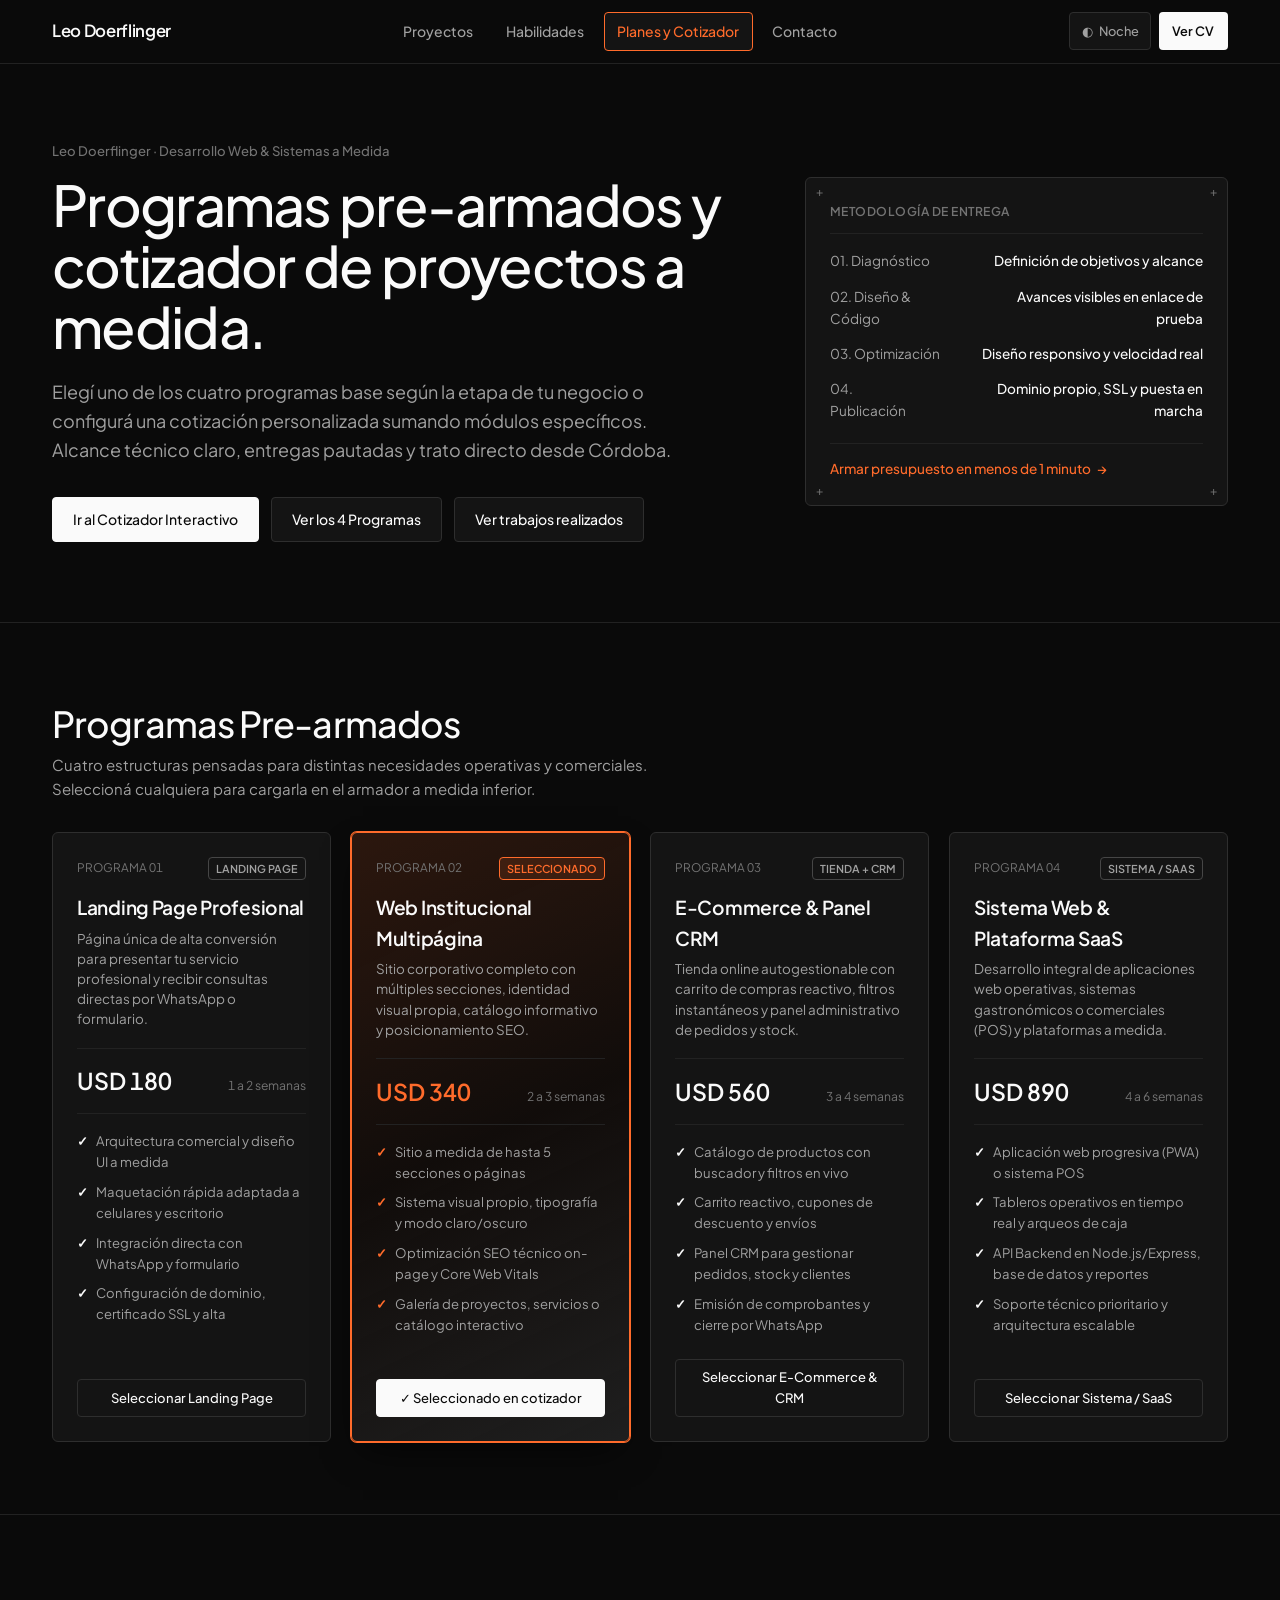
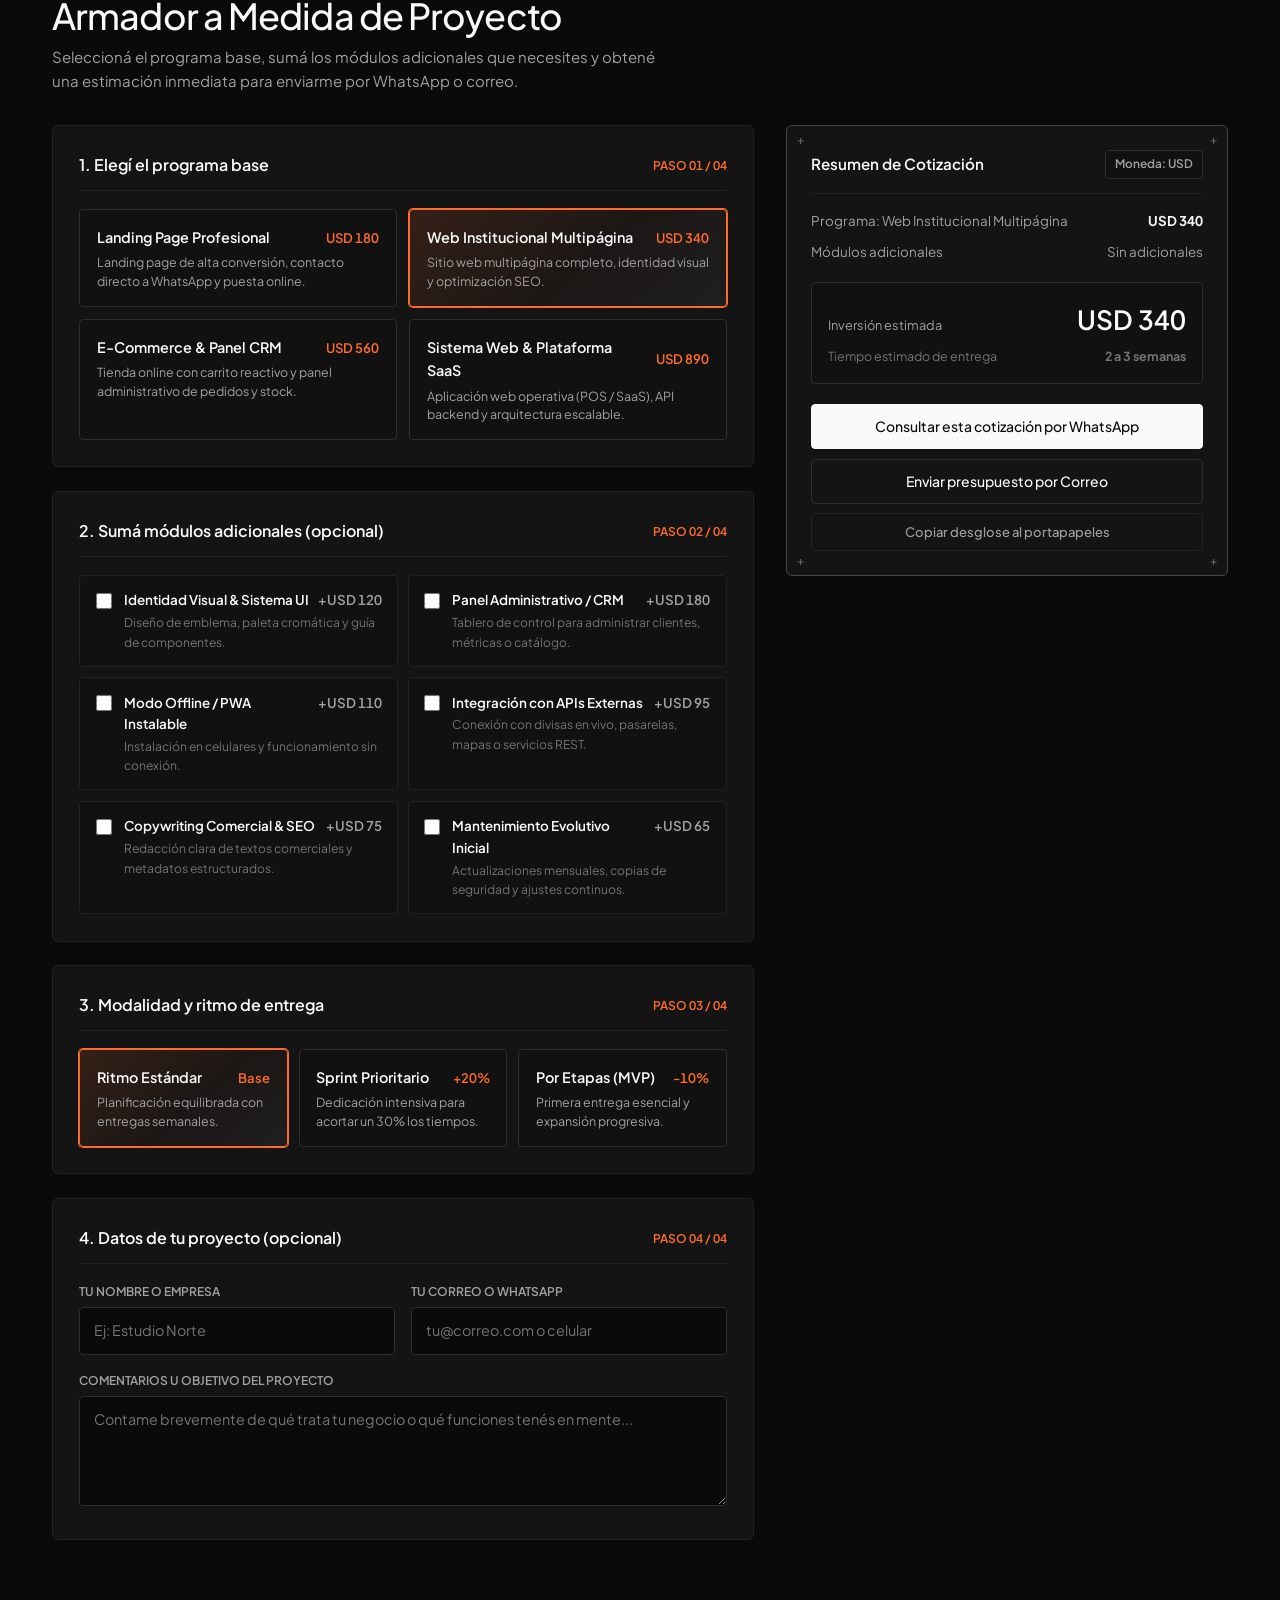
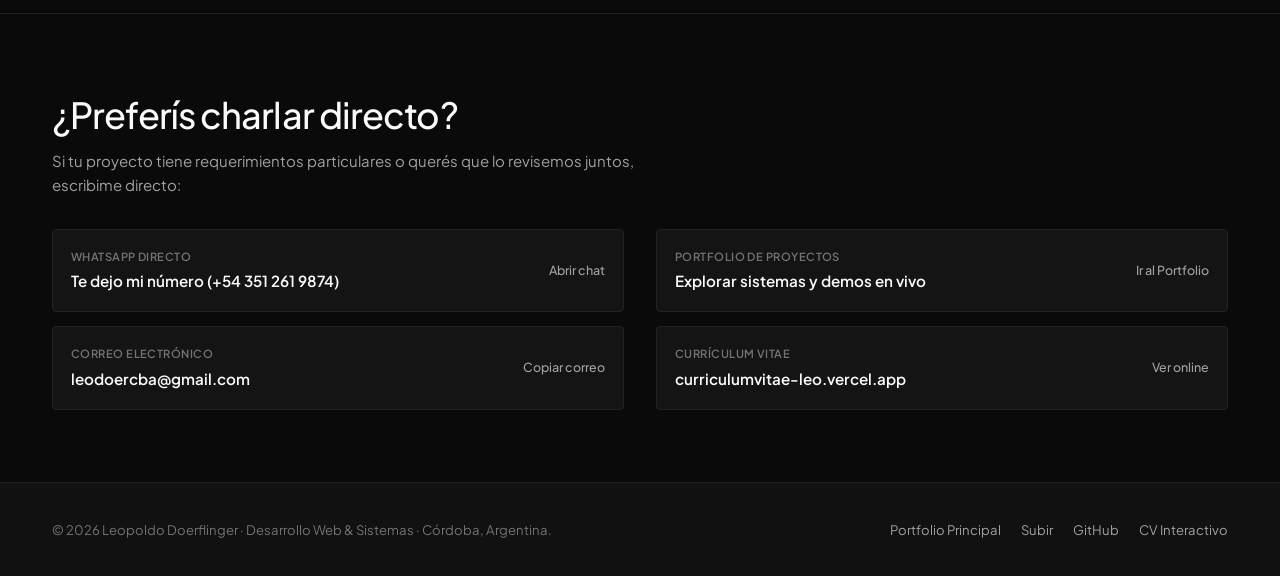
==== commit c6806685: "feat(portfolio): add scroll-guided project showcase with GitHub language bar, scroll-vanishing skill" ====
--- a/planes.html
+++ b/planes.html
@@ -3,9 +3,9 @@
 <head>
   <meta charset="UTF-8" />
   <meta name="viewport" content="width=device-width, initial-scale=1.0" />
-  <title>Planes y Cotizador de Proyectos · Pixel y Mate | Leo Doerflinger</title>
-
-  <meta name="title" content="Planes y Cotizador de Proyectos · Pixel y Mate | Leo Doerflinger" />
+  <title>Planes y Cotizador de Proyectos | Leo Doerflinger · Desarrollo Web</title>
+
+  <meta name="title" content="Planes y Cotizador de Proyectos | Leo Doerflinger · Desarrollo Web" />
   <meta name="description" content="Consultá los programas pre-armados de desarrollo web y calculá la cotización de tu proyecto en tiempo real desde Córdoba, Argentina." />
   <meta name="author" content="Leopoldo Doerflinger" />
   <meta name="theme-color" content="#0A0A0A" />
@@ -89,14 +89,14 @@
       <div class="max-w-layout hero-grid-layout">
 
         <div>
-          <span class="hero-kicker reveal-item">Pixel y Mate · Desarrollo Web & Soluciones Digitales</span>
+          <span class="hero-kicker reveal-item">Leo Doerflinger · Desarrollo Web & Sistemas a Medida</span>
 
           <h1 class="hero-title reveal-item">
             Programas pre-armados y cotizador de proyectos a medida.
           </h1>
 
           <p class="hero-lead-text reveal-item">
-            Elegí uno de los cuatro programas base según la etapa de tu marca o configurá una cotización personalizada sumando módulos específicos. Alcance claro, entregas pautadas y trato directo desde Córdoba.
+            Elegí uno de los cuatro programas base según la etapa de tu negocio o configurá una cotización personalizada sumando módulos específicos. Alcance técnico claro, entregas pautadas y trato directo desde Córdoba.
           </p>
 
           <div class="hero-actions-bar reveal-item">
@@ -118,7 +118,7 @@
           <span class="corner-cross bl" aria-hidden="true">+</span>
           <span class="corner-cross br" aria-hidden="true">+</span>
 
-          <div class="lattice-card-header">Cómo trabajamos</div>
+          <div class="lattice-card-header">Metodología de Entrega</div>
           <div class="lattice-spec-rows">
             <div class="lattice-spec-row">
               <span class="lattice-spec-key">01. Diagnóstico</span>
@@ -134,7 +134,7 @@
             </div>
             <div class="lattice-spec-row">
               <span class="lattice-spec-key">04. Publicación</span>
-              <span class="lattice-spec-val">Dominio propio, SSL y capacitación</span>
+              <span class="lattice-spec-val">Dominio propio, SSL y puesta en marcha</span>
             </div>
           </div>
 
@@ -147,7 +147,7 @@
       </div>
     </section>
 
-    <!-- SECCIÓN 1: LOS 4 PROGRAMAS PRE-ARMADOS (PIXEL Y MATE) -->
+    <!-- SECCIÓN 1: LOS 4 PROGRAMAS PRE-ARMADOS -->
     <section id="programas" class="section-wrapper hairline-b">
       <div class="max-w-layout">
 
@@ -155,118 +155,118 @@
           <div>
             <h2 class="section-title">Programas Pre-armados</h2>
             <p class="section-desc">
-              Cuatro estructuras pensadas para distintas necesidades comerciales. Podés cargar cualquiera en el cotizador inferior y sumarle módulos.
+              Cuatro estructuras pensadas para distintas necesidades operativas y comerciales. Seleccioná cualquiera para cargarla en el armador a medida inferior.
             </p>
           </div>
         </div>
 
         <div class="plans-grid">
 
-          <!-- Plan 01 -->
-          <article class="plan-lattice-card reveal-item">
+          <!-- Plan 01: Landing Page Profesional -->
+          <article class="plan-lattice-card reveal-item" data-program-card="landing">
             <div>
               <div class="plan-index-row">
                 <span>PROGRAMA 01</span>
-                <span>LANDING PAGE</span>
-              </div>
-              <h3 class="plan-name">Cebado Inicial</h3>
+                <span class="plan-tag-recommended" data-program-badge="landing">LANDING PAGE</span>
+              </div>
+              <h3 class="plan-name">Landing Page Profesional</h3>
               <p class="plan-summary">
-                Presencia directa y profesional para presentar tu servicio y recibir consultas calificadas por WhatsApp.
+                Página única de alta conversión para presentar tu servicio profesional y recibir consultas directas por WhatsApp o formulario.
               </p>
               <div class="plan-price-box">
-                <span class="plan-price-amount">USD 180</span>
+                <span class="plan-price-amount" data-program-price="landing">USD 180</span>
                 <span class="plan-price-time">1 a 2 semanas</span>
               </div>
               <ul class="plan-deliverables">
-                <li><span class="plan-check">✓</span><span>Diagnóstico visual y estructura comercial</span></li>
-                <li><span class="plan-check">✓</span><span>Landing page rápida adaptada a celulares</span></li>
-                <li><span class="plan-check">✓</span><span>Botón y formulario directo a WhatsApp</span></li>
+                <li><span class="plan-check">✓</span><span>Arquitectura comercial y diseño UI a medida</span></li>
+                <li><span class="plan-check">✓</span><span>Maquetación rápida adaptada a celulares y escritorio</span></li>
+                <li><span class="plan-check">✓</span><span>Integración directa con WhatsApp y formulario</span></li>
                 <li><span class="plan-check">✓</span><span>Configuración de dominio, certificado SSL y alta</span></li>
               </ul>
             </div>
-            <button type="button" class="btn-action btn-secondary" style="width:100%;" data-select-plan="cebado">
-              <span>Cotizar con Cebado Inicial</span>
+            <button type="button" class="btn-action btn-secondary" style="width:100%;" data-select-plan="landing">
+              <span>Seleccionar Landing Page</span>
             </button>
           </article>
 
-          <!-- Plan 02 -->
-          <article class="plan-lattice-card highlighted reveal-item">
+          <!-- Plan 02: Web Institucional Multipágina -->
+          <article class="plan-lattice-card is-selected reveal-item" data-program-card="institucional">
             <div>
               <div class="plan-index-row">
                 <span>PROGRAMA 02</span>
-                <span class="plan-tag-recommended">RECOMENDADO PYMES</span>
-              </div>
-              <h3 class="plan-name">Presencia Activa</h3>
+                <span class="plan-tag-recommended" data-program-badge="institucional">SELECCIONADO</span>
+              </div>
+              <h3 class="plan-name">Web Institucional Multipágina</h3>
               <p class="plan-summary">
-                Sitio web multipágina completo con identidad visual cuidada, optimización en buscadores y secciones dedicadas.
+                Sitio corporativo completo con múltiples secciones, identidad visual propia, catálogo informativo y posicionamiento SEO.
               </p>
               <div class="plan-price-box">
-                <span class="plan-price-amount">USD 340</span>
+                <span class="plan-price-amount" data-program-price="institucional">USD 340</span>
                 <span class="plan-price-time">2 a 3 semanas</span>
               </div>
               <ul class="plan-deliverables">
-                <li><span class="plan-check">✓</span><span>Web a medida de hasta 5 secciones o páginas</span></li>
-                <li><span class="plan-check">✓</span><span>Definición de paleta, tipografía y estilo propio</span></li>
-                <li><span class="plan-check">✓</span><span>Optimización SEO técnico on-page y velocidad</span></li>
-                <li><span class="plan-check">✓</span><span>Galería de proyectos, servicios o catálogo base</span></li>
+                <li><span class="plan-check">✓</span><span>Sitio a medida de hasta 5 secciones o páginas</span></li>
+                <li><span class="plan-check">✓</span><span>Sistema visual propio, tipografía y modo claro/oscuro</span></li>
+                <li><span class="plan-check">✓</span><span>Optimización SEO técnico on-page y Core Web Vitals</span></li>
+                <li><span class="plan-check">✓</span><span>Galería de proyectos, servicios o catálogo interactivo</span></li>
               </ul>
             </div>
-            <button type="button" class="btn-action btn-primary" style="width:100%;" data-select-plan="presencia">
-              <span>Cotizar con Presencia Activa</span>
+            <button type="button" class="btn-action btn-primary" style="width:100%;" data-select-plan="institucional">
+              <span>✓ Seleccionado en cotizador</span>
             </button>
           </article>
 
-          <!-- Plan 03 -->
-          <article class="plan-lattice-card reveal-item">
+          <!-- Plan 03: E-Commerce & Panel CRM -->
+          <article class="plan-lattice-card reveal-item" data-program-card="ecommerce">
             <div>
               <div class="plan-index-row">
                 <span>PROGRAMA 03</span>
-                <span>E-COMMERCE & CRM</span>
-              </div>
-              <h3 class="plan-name">Tienda & Catálogo CRM</h3>
+                <span class="plan-tag-recommended" data-program-badge="ecommerce">TIENDA + CRM</span>
+              </div>
+              <h3 class="plan-name">E-Commerce & Panel CRM</h3>
               <p class="plan-summary">
-                Tienda online autogestionable con carrito de compras, filtros instantáneos y panel administrativo de pedidos.
+                Tienda online autogestionable con carrito de compras reactivo, filtros instantáneos y panel administrativo de pedidos y stock.
               </p>
               <div class="plan-price-box">
-                <span class="plan-price-amount">USD 560</span>
+                <span class="plan-price-amount" data-program-price="ecommerce">USD 560</span>
                 <span class="plan-price-time">3 a 4 semanas</span>
               </div>
               <ul class="plan-deliverables">
-                <li><span class="plan-check">✓</span><span>Catálogo de productos con buscador y filtros</span></li>
+                <li><span class="plan-check">✓</span><span>Catálogo de productos con buscador y filtros en vivo</span></li>
                 <li><span class="plan-check">✓</span><span>Carrito reactivo, cupones de descuento y envíos</span></li>
                 <li><span class="plan-check">✓</span><span>Panel CRM para gestionar pedidos, stock y clientes</span></li>
                 <li><span class="plan-check">✓</span><span>Emisión de comprobantes y cierre por WhatsApp</span></li>
               </ul>
             </div>
-            <button type="button" class="btn-action btn-secondary" style="width:100%;" data-select-plan="tienda">
-              <span>Cotizar con Tienda & CRM</span>
+            <button type="button" class="btn-action btn-secondary" style="width:100%;" data-select-plan="ecommerce">
+              <span>Seleccionar E-Commerce & CRM</span>
             </button>
           </article>
 
-          <!-- Plan 04 -->
-          <article class="plan-lattice-card reveal-item">
+          <!-- Plan 04: Sistema Web & Plataforma SaaS -->
+          <article class="plan-lattice-card reveal-item" data-program-card="saas">
             <div>
               <div class="plan-index-row">
                 <span>PROGRAMA 04</span>
-                <span>SISTEMA / SAAS</span>
-              </div>
-              <h3 class="plan-name">Ronda Completa</h3>
+                <span class="plan-tag-recommended" data-program-badge="saas">SISTEMA / SAAS</span>
+              </div>
+              <h3 class="plan-name">Sistema Web & Plataforma SaaS</h3>
               <p class="plan-summary">
-                Desarrollo integral de aplicaciones web, sistemas operativos gastronómicos o comerciales y plataformas a medida.
+                Desarrollo integral de aplicaciones web operativas, sistemas gastronómicos o comerciales (POS) y plataformas a medida.
               </p>
               <div class="plan-price-box">
-                <span class="plan-price-amount">USD 890</span>
+                <span class="plan-price-amount" data-program-price="saas">USD 890</span>
                 <span class="plan-price-time">4 a 6 semanas</span>
               </div>
               <ul class="plan-deliverables">
                 <li><span class="plan-check">✓</span><span>Aplicación web progresiva (PWA) o sistema POS</span></li>
-                <li><span class="plan-check">✓</span><span>Paneles interactivos en tiempo real y arqueos</span></li>
-                <li><span class="plan-check">✓</span><span>Integración con APIs, base de datos y reportes</span></li>
-                <li><span class="plan-check">✓</span><span>Soporte técnico prioritario y mejoras evolutivas</span></li>
+                <li><span class="plan-check">✓</span><span>Tableros operativos en tiempo real y arqueos de caja</span></li>
+                <li><span class="plan-check">✓</span><span>API Backend en Node.js/Express, base de datos y reportes</span></li>
+                <li><span class="plan-check">✓</span><span>Soporte técnico prioritario y arquitectura escalable</span></li>
               </ul>
             </div>
-            <button type="button" class="btn-action btn-secondary" style="width:100%;" data-select-plan="ronda">
-              <span>Cotizar con Ronda Completa</span>
+            <button type="button" class="btn-action btn-secondary" style="width:100%;" data-select-plan="saas">
+              <span>Seleccionar Sistema / SaaS</span>
             </button>
           </article>
 
@@ -275,13 +275,13 @@
       </div>
     </section>
 
-    <!-- SECCIÓN 2: COTIZADOR INTERACTIVO DE PROYECTO -->
+    <!-- SECCIÓN 2: ARMADOR Y COTIZADOR INTERACTIVO DE PROYECTO -->
     <section id="cotizador" class="section-wrapper hairline-b">
       <div class="max-w-layout">
 
         <div class="section-header-bar split reveal-item">
           <div>
-            <h2 class="section-title">Cotizador de Proyecto</h2>
+            <h2 class="section-title">Armador a Medida de Proyecto</h2>
             <p class="section-desc">
               Seleccioná el programa base, sumá los módulos adicionales que necesites y obtené una estimación inmediata para enviarme por WhatsApp o correo.
             </p>
@@ -301,40 +301,40 @@
               </div>
 
               <div class="quoter-radio-grid" id="quoter-base-programs" role="radiogroup" aria-label="Programa base">
-                <label class="quoter-option-card" data-plan-card="cebado">
-                  <input type="radio" name="base-plan" value="cebado" />
+                <label class="quoter-option-card" data-plan-card="landing">
+                  <input type="radio" name="base-plan" value="landing" />
                   <div class="quoter-opt-top">
-                    <span class="quoter-opt-name">Cebado Inicial</span>
+                    <span class="quoter-opt-name">Landing Page Profesional</span>
                     <span class="quoter-opt-price">USD 180</span>
                   </div>
-                  <p class="quoter-opt-desc">Landing page de alta conversión, contacto a WhatsApp y puesta online.</p>
-                </label>
-
-                <label class="quoter-option-card selected" data-plan-card="presencia">
-                  <input type="radio" name="base-plan" value="presencia" checked />
+                  <p class="quoter-opt-desc">Landing page de alta conversión, contacto directo a WhatsApp y puesta online.</p>
+                </label>
+
+                <label class="quoter-option-card selected" data-plan-card="institucional">
+                  <input type="radio" name="base-plan" value="institucional" checked />
                   <div class="quoter-opt-top">
-                    <span class="quoter-opt-name">Presencia Activa</span>
+                    <span class="quoter-opt-name">Web Institucional Multipágina</span>
                     <span class="quoter-opt-price">USD 340</span>
                   </div>
                   <p class="quoter-opt-desc">Sitio web multipágina completo, identidad visual y optimización SEO.</p>
                 </label>
 
-                <label class="quoter-option-card" data-plan-card="tienda">
-                  <input type="radio" name="base-plan" value="tienda" />
+                <label class="quoter-option-card" data-plan-card="ecommerce">
+                  <input type="radio" name="base-plan" value="ecommerce" />
                   <div class="quoter-opt-top">
-                    <span class="quoter-opt-name">Tienda & Catálogo CRM</span>
+                    <span class="quoter-opt-name">E-Commerce & Panel CRM</span>
                     <span class="quoter-opt-price">USD 560</span>
                   </div>
-                  <p class="quoter-opt-desc">E-Commerce con carrito reactivo y panel administrativo de pedidos y stock.</p>
-                </label>
-
-                <label class="quoter-option-card" data-plan-card="ronda">
-                  <input type="radio" name="base-plan" value="ronda" />
+                  <p class="quoter-opt-desc">Tienda online con carrito reactivo y panel administrativo de pedidos y stock.</p>
+                </label>
+
+                <label class="quoter-option-card" data-plan-card="saas">
+                  <input type="radio" name="base-plan" value="saas" />
                   <div class="quoter-opt-top">
-                    <span class="quoter-opt-name">Ronda Completa (SaaS / POS)</span>
+                    <span class="quoter-opt-name">Sistema Web & Plataforma SaaS</span>
                     <span class="quoter-opt-price">USD 890</span>
                   </div>
-                  <p class="quoter-opt-desc">Sistema web a medida, aplicación PWA operativa y arquitectura escalable.</p>
+                  <p class="quoter-opt-desc">Aplicación web operativa (POS / SaaS), API backend y arquitectura escalable.</p>
                 </label>
               </div>
             </div>
@@ -348,13 +348,13 @@
 
               <div class="quoter-addons-list" id="quoter-addons-container">
                 <label class="addon-check-card">
-                  <input type="checkbox" name="quote-addon" value="branding" data-price="120" data-weeks="1" data-label="Branding & Manual de Marca" />
+                  <input type="checkbox" name="quote-addon" value="branding" data-price="120" data-weeks="1" data-label="Identidad Visual & Sistema UI" />
                   <div class="addon-info">
                     <div class="addon-title-row">
-                      <span>Branding & Manual de Marca</span>
+                      <span>Identidad Visual & Sistema UI</span>
                       <span class="addon-cost">+USD 120</span>
                     </div>
-                    <p class="addon-sub">Diseño de emblema, paleta cromática y guía tipográfica.</p>
+                    <p class="addon-sub">Diseño de emblema, paleta cromática y guía de componentes.</p>
                   </div>
                 </label>
 
@@ -387,18 +387,18 @@
                       <span>Integración con APIs Externas</span>
                       <span class="addon-cost">+USD 95</span>
                     </div>
-                    <p class="addon-sub">Conexión con divisas en vivo, clima, mapas o servicios externos.</p>
+                    <p class="addon-sub">Conexión con divisas en vivo, pasarelas, mapas o servicios REST.</p>
                   </div>
                 </label>
 
                 <label class="addon-check-card">
-                  <input type="checkbox" name="quote-addon" value="seo" data-price="75" data-weeks="0.5" data-label="Copywriting & SEO Avanzado" />
+                  <input type="checkbox" name="quote-addon" value="seo" data-price="75" data-weeks="0.5" data-label="Copywriting Comercial & SEO" />
                   <div class="addon-info">
                     <div class="addon-title-row">
-                      <span>Copywriting & SEO Avanzado</span>
+                      <span>Copywriting Comercial & SEO</span>
                       <span class="addon-cost">+USD 75</span>
                     </div>
-                    <p class="addon-sub">Redacción persuasiva de textos y metadatos estructurados.</p>
+                    <p class="addon-sub">Redacción clara de textos comerciales y metadatos estructurados.</p>
                   </div>
                 </label>
 
@@ -461,7 +461,7 @@
 
               <div style="display:grid; grid-template-columns:repeat(auto-fit, minmax(220px, 1fr)); gap:1rem; margin-bottom:1rem;">
                 <div>
-                  <label for="quote-client-name" class="form-label">TU NOMBRE O MARCA</label>
+                  <label for="quote-client-name" class="form-label">TU NOMBRE O EMPRESA</label>
                   <input type="text" id="quote-client-name" class="form-input" placeholder="Ej: Estudio Norte" />
                 </div>
                 <div>
@@ -471,14 +471,14 @@
               </div>
 
               <div>
-                <label for="quote-client-notes" class="form-label">COMENTARIOS O OBJETIVO DEL PROYECTO</label>
+                <label for="quote-client-notes" class="form-label">COMENTARIOS U OBJETIVO DEL PROYECTO</label>
                 <textarea id="quote-client-notes" class="form-textarea" placeholder="Contame brevemente de qué trata tu negocio o qué funciones tenés en mente..."></textarea>
               </div>
             </div>
 
           </div>
 
-          <!-- Columna Derecha: Resumen en Vivo Sticky (Estilo Graphite) -->
+          <!-- Columna Derecha: Resumen en Vivo Sticky -->
           <aside class="quoter-summary-card reveal-item" id="quoter-summary" aria-label="Resumen de cotización en vivo">
             <span class="corner-cross tl" aria-hidden="true">+</span>
             <span class="corner-cross tr" aria-hidden="true">+</span>
@@ -584,7 +584,7 @@
   <footer class="site-footer hairline-t">
     <div class="max-w-layout footer-inner">
       <div class="footer-colophon">
-        © 2026 Leopoldo Doerflinger · Pixel y Mate · Córdoba, Argentina.
+        © 2026 Leopoldo Doerflinger · Desarrollo Web & Sistemas · Córdoba, Argentina.
       </div>
       <div class="footer-links">
         <a href="index.html" class="footer-link">Portfolio Principal</a>
--- a/css/animations.css
+++ b/css/animations.css
@@ -24,6 +24,21 @@
 @keyframes stageCrossfade {
   from {
     opacity: 0;
+    transform: translateY(10px) scale(0.985);
+  }
+  to {
+    opacity: 1;
+    transform: translateY(0) scale(1);
+  }
+}
+
+.stage-animate {
+  animation: stageCrossfade 0.36s var(--ease-architectural) forwards;
+}
+
+@keyframes visorPanelEnter {
+  from {
+    opacity: 0;
     transform: translateY(8px) scale(0.99);
   }
   to {
@@ -32,8 +47,8 @@
   }
 }
 
-.stage-animate {
-  animation: stageCrossfade 0.35s var(--ease-architectural) forwards;
+.visor-step-panel {
+  animation: visorPanelEnter 0.32s var(--ease-architectural) forwards;
 }
 
 .card-hover-fx {
--- a/css/main.css
+++ b/css/main.css
@@ -1,4 +1,4 @@
-/* Main stylesheet: Graphite lattice aesthetic, horizontal scroll rail, and project quoting system */
+/* Main stylesheet: Graphite lattice aesthetic, scroll-guided project showcase, scroll-vanishing skills, and project quoting system */
 
 *, *::before, *::after {
   box-sizing: border-box;
@@ -12,7 +12,7 @@
   scroll-padding-top: calc(var(--header-height) + 1.25rem);
   width: 100%;
   max-width: 100%;
-  overflow-x: hidden;
+  overflow-x: clip;
 }
 
 body {
@@ -22,7 +22,7 @@
   line-height: 1.6;
   width: 100%;
   max-width: 100%;
-  overflow-x: hidden;
+  overflow-x: clip;
   position: relative;
   transition: background-color var(--trans-smooth), color var(--trans-smooth);
   -webkit-font-smoothing: antialiased;
@@ -513,43 +513,64 @@
 .section-desc {
   font-size: 0.9375rem;
   color: var(--text-secondary);
-  max-width: 580px;
+  max-width: 610px;
 }
 
 /* ==========================================================================
-   GRAPHITE INTERACTIVE PROJECT STAGE (VISOR INTERACTIVO + CRUCES DE PRECISIÓN)
+   SCROLL-GUIDED STICKY PROJECT STAGE (3 FEATURED PROJECTS + GITHUB BAR)
    ========================================================================== */
+.scroll-stage-track {
+  position: relative;
+  margin-bottom: 3.5rem;
+}
+
+@media (min-width: 960px) {
+  .scroll-stage-track {
+    min-height: 245vh;
+  }
+}
+
 .graphite-stage-shell {
   border: 1px solid var(--border-medium);
   border-radius: var(--radius-md);
   background: var(--bg-canvas-subtle);
   padding: 1rem;
-  margin-bottom: 3rem;
 }
 
 @media (min-width: 768px) {
   .graphite-stage-shell {
-    padding: 1.25rem;
-  }
+    padding: 1.35rem;
+  }
+}
+
+@media (min-width: 960px) {
+  .graphite-stage-shell {
+    position: sticky;
+    top: calc(var(--header-height) + 1rem);
+    z-index: 20;
+  }
+}
+
+.stage-top-bar {
+  display: flex;
+  flex-wrap: wrap;
+  align-items: center;
+  justify-content: space-between;
+  gap: 0.75rem;
+  padding-bottom: 0.95rem;
+  margin-bottom: 1.15rem;
+  border-bottom: 1px solid var(--border-subtle);
 }
 
 .stage-selector-bar {
   display: flex;
   gap: 0.5rem;
   overflow-x: auto;
-  padding-bottom: 0.85rem;
-  margin-bottom: 1rem;
-  border-bottom: 1px solid var(--border-subtle);
-  scrollbar-width: thin;
+  scrollbar-width: none;
 }
 
 .stage-selector-bar::-webkit-scrollbar {
-  height: 4px;
-}
-
-.stage-selector-bar::-webkit-scrollbar-thumb {
-  background: var(--border-medium);
-  border-radius: 2px;
+  display: none;
 }
 
 .stage-tab-btn {
@@ -558,12 +579,12 @@
   align-items: center;
   gap: 0.5rem;
   min-height: 40px;
-  padding: 0.45rem 0.9rem;
+  padding: 0.45rem 0.95rem;
   border-radius: var(--radius-xs);
   border: 1px solid var(--border-subtle);
   background: var(--bg-surface);
   color: var(--text-secondary);
-  font-size: 0.8125rem;
+  font-size: 0.82rem;
   font-weight: 500;
   transition: all var(--trans-fast);
 }
@@ -571,11 +592,12 @@
 .stage-tab-btn:hover {
   color: var(--text-primary);
   border-color: var(--border-medium);
+  background: linear-gradient(135deg, rgba(255, 107, 43, 0.08) 0%, var(--bg-surface-hover) 100%);
 }
 
 .stage-tab-btn.active {
   color: var(--text-primary);
-  background: var(--bg-surface-elevated);
+  background: linear-gradient(135deg, rgba(255, 107, 43, 0.14) 0%, var(--bg-surface-elevated) 75%);
   border-color: var(--border-strong);
 }
 
@@ -587,6 +609,24 @@
 
 .stage-tab-btn.active .stage-tab-idx {
   color: var(--accent-signal);
+  font-weight: 600;
+}
+
+.stage-scroll-indicator {
+  display: inline-flex;
+  align-items: center;
+  gap: 0.5rem;
+  font-size: 0.76rem;
+  color: var(--text-muted);
+  font-variant-numeric: tabular-nums;
+}
+
+.stage-scroll-step-badge {
+  padding: 0.2rem 0.55rem;
+  border-radius: var(--radius-xs);
+  border: 1px solid var(--border-medium);
+  background: var(--bg-surface);
+  color: var(--text-primary);
   font-weight: 600;
 }
 
@@ -599,53 +639,433 @@
 
 @media (min-width: 960px) {
   .stage-workspace-grid {
-    grid-template-columns: 1.35fr 1fr;
-  }
-}
-
+    grid-template-columns: 1.32fr 1fr;
+    gap: 1.35rem;
+  }
+}
+
+/* Left Visor Well (Graphite Framing + Crosshairs + Subtle Multi-Tone Aura) */
 .stage-preview-well {
   position: relative;
   background: var(--bg-sunken);
   border: 1px solid var(--border-subtle);
   border-radius: var(--radius-sm);
-  padding: 1.75rem 1.25rem;
-  display: flex;
-  flex-direction: column;
-  align-items: center;
-  justify-content: center;
-  min-height: 290px;
+  padding: 1.5rem 1.15rem;
+  display: flex;
+  flex-direction: column;
+  align-items: center;
+  justify-content: space-between;
+  min-height: 360px;
   overflow: hidden;
 }
 
 @media (min-width: 768px) {
   .stage-preview-well {
-    padding: 2.5rem 2rem;
-    min-height: 380px;
-  }
+    padding: 2.15rem 1.85rem 1.5rem;
+    min-height: 455px;
+  }
+}
+
+.visor-ambient-glow {
+  position: absolute;
+  width: 78%;
+  height: 68%;
+  top: 15%;
+  left: 11%;
+  border-radius: 16px;
+  background: radial-gradient(circle at 22% 35%, rgba(255, 145, 77, 0.16), transparent 55%),
+              radial-gradient(circle at 78% 65%, rgba(168, 85, 247, 0.13), transparent 55%),
+              radial-gradient(circle at 50% 50%, rgba(45, 212, 191, 0.08), transparent 65%);
+  filter: blur(26px);
+  pointer-events: none;
+  z-index: 0;
+}
+
+[data-theme="light"] .visor-ambient-glow {
+  background: radial-gradient(circle at 22% 35%, rgba(217, 78, 20, 0.1), transparent 55%),
+              radial-gradient(circle at 78% 65%, rgba(124, 58, 237, 0.08), transparent 55%);
+}
+
+.visor-stage-body {
+  position: relative;
+  z-index: 1;
+  width: 100%;
+  max-width: 620px;
+  flex: 1;
+  display: flex;
+  flex-direction: column;
+  justify-content: center;
+}
+
+/* Visor Inner Card (Graphite Dark Window) */
+.visor-inner-window {
+  position: relative;
+  width: 100%;
+  background: var(--bg-surface);
+  border: 1px solid var(--border-medium);
+  border-radius: var(--radius-md);
+  padding: 1.25rem;
+  box-shadow: var(--shadow-card);
+}
+
+@media (min-width: 768px) {
+  .visor-inner-window {
+    padding: 1.5rem;
+  }
+}
+
+.visor-window-header {
+  display: flex;
+  align-items: center;
+  justify-content: space-between;
+  gap: 0.75rem;
+  padding-bottom: 0.85rem;
+  margin-bottom: 1rem;
+  border-bottom: 1px solid var(--border-subtle);
+}
+
+.visor-window-title {
+  font-size: 0.84rem;
+  font-weight: 600;
+  color: var(--text-primary);
+}
+
+.visor-window-tag {
+  font-size: 0.72rem;
+  font-weight: 500;
+  color: var(--text-muted);
+  padding: 0.18rem 0.55rem;
+  border-radius: var(--radius-xs);
+  border: 1px solid var(--border-subtle);
+  background: var(--bg-canvas-subtle);
+  font-variant-numeric: tabular-nums;
+}
+
+/* Visor Step 0: Screenshot + Floating Callout Card */
+.visor-screenshot-wrap {
+  position: relative;
+  width: 100%;
 }
 
 .stage-screen-frame {
   width: 100%;
-  max-width: 600px;
-  border-radius: var(--radius-xs);
+  border-radius: var(--radius-sm);
   border: 1px solid var(--border-medium);
   overflow: hidden;
   box-shadow: var(--shadow-card);
   background: var(--bg-surface);
   transition: transform 0.35s var(--ease-architectural);
+  display: block;
 }
 
 .stage-screen-frame:hover {
-  transform: translateY(-3px);
+  transform: translateY(-2px);
 }
 
 .stage-screen-img {
   width: 100%;
+  aspect-ratio: 16 / 9.6;
+  object-fit: cover;
+}
+
+.visor-floating-callout {
+  position: relative;
+  margin-top: 0.85rem;
+  background: var(--bg-surface-elevated);
+  border: 1px solid var(--border-strong);
+  border-radius: var(--radius-sm);
+  padding: 0.85rem 1rem;
+  box-shadow: var(--shadow-card);
+}
+
+@media (min-width: 640px) {
+  .visor-floating-callout {
+    position: absolute;
+    bottom: 0.85rem;
+    right: 0.85rem;
+    max-width: 310px;
+    margin-top: 0;
+    background: rgba(20, 20, 20, 0.94);
+    backdrop-filter: blur(10px);
+  }
+  [data-theme="light"] .visor-floating-callout {
+    background: rgba(255, 255, 255, 0.95);
+  }
+}
+
+.callout-top-row {
+  display: flex;
+  align-items: center;
+  justify-content: space-between;
+  gap: 0.5rem;
+  margin-bottom: 0.3rem;
+}
+
+.callout-badge {
+  font-size: 0.7rem;
+  font-weight: 600;
+  color: var(--accent-signal);
+  letter-spacing: 0.03em;
+  text-transform: uppercase;
+}
+
+.callout-text {
+  font-size: 0.78rem;
+  color: var(--text-secondary);
+  line-height: 1.45;
+}
+
+/* Visor Step 1: Modules & Architecture Grid */
+.visor-modules-grid {
+  display: grid;
+  grid-template-columns: 1fr;
+  gap: 0.75rem;
+}
+
+@media (min-width: 560px) {
+  .visor-modules-grid {
+    grid-template-columns: repeat(2, 1fr);
+  }
+}
+
+.visor-module-card {
+  background: var(--bg-canvas-subtle);
+  border: 1px solid var(--border-subtle);
+  border-radius: var(--radius-xs);
+  padding: 0.85rem 0.95rem;
+  transition: border-color var(--trans-fast);
+}
+
+.visor-module-card:hover {
+  border-color: var(--border-strong);
+}
+
+.visor-mod-num {
+  font-size: 0.7rem;
+  font-weight: 600;
+  color: var(--accent-signal);
+  font-variant-numeric: tabular-nums;
+  margin-bottom: 0.2rem;
+}
+
+.visor-mod-title {
+  font-size: 0.86rem;
+  font-weight: 600;
+  color: var(--text-primary);
+  margin-bottom: 0.25rem;
+}
+
+.visor-mod-desc {
+  font-size: 0.77rem;
+  color: var(--text-secondary);
+  line-height: 1.45;
+}
+
+/* Visor Step 2: GitHub Languages Bar + Graphite Insights Card */
+.visor-lang-headline {
+  display: flex;
+  align-items: baseline;
+  justify-content: space-between;
+  gap: 0.75rem;
+  margin-bottom: 0.75rem;
+  flex-wrap: wrap;
+}
+
+.visor-lang-big {
+  font-size: 1.15rem;
+  font-weight: 600;
+  color: var(--text-primary);
+  font-variant-numeric: tabular-nums;
+}
+
+.visor-lang-sub {
+  font-size: 0.78rem;
+  color: var(--text-secondary);
+}
+
+.github-lang-bar {
+  display: flex;
+  width: 100%;
+  height: 12px;
+  border-radius: 999px;
+  overflow: hidden;
+  background: var(--bg-canvas);
+  gap: 2px;
+  margin-bottom: 1rem;
+  border: 1px solid var(--border-subtle);
+}
+
+.github-lang-segment {
+  height: 100%;
+  transition: width 0.55s var(--ease-architectural), opacity 0.2s ease;
+}
+
+.github-lang-segment:hover {
+  opacity: 0.85;
+}
+
+.github-lang-legend {
+  display: flex;
+  flex-wrap: wrap;
+  gap: 0.85rem 1.35rem;
+  margin-bottom: 1.25rem;
+  padding-bottom: 1.1rem;
+  border-bottom: 1px solid var(--border-subtle);
+}
+
+.github-lang-item {
+  display: inline-flex;
+  align-items: center;
+  gap: 0.45rem;
+  font-size: 0.82rem;
+  font-variant-numeric: tabular-nums;
+}
+
+.lang-dot {
+  width: 10px;
+  height: 10px;
+  border-radius: 50%;
+  flex-shrink: 0;
+}
+
+.lang-name {
+  font-weight: 600;
+  color: var(--text-primary);
+}
+
+.lang-pct {
+  color: var(--text-secondary);
+}
+
+/* Secondary Stack Breakdown inside Step 2 */
+.stack-dist-list {
+  display: flex;
+  flex-direction: column;
+  gap: 0.6rem;
+  margin-bottom: 1.2rem;
+}
+
+.stack-dist-row {
+  display: flex;
+  flex-direction: column;
+  gap: 0.25rem;
+}
+
+.stack-dist-labels {
+  display: flex;
+  justify-content: space-between;
+  font-size: 0.76rem;
+  color: var(--text-secondary);
+  font-variant-numeric: tabular-nums;
+}
+
+.stack-dist-labels strong {
+  color: var(--text-primary);
+  font-weight: 500;
+}
+
+.stack-dist-track {
+  width: 100%;
+  height: 6px;
+  background: var(--bg-canvas);
+  border-radius: 999px;
+  overflow: hidden;
+}
+
+.stack-dist-fill {
+  height: 100%;
+  border-radius: 999px;
+  transition: width 0.55s var(--ease-architectural);
+}
+
+.visor-metrics-row {
+  display: grid;
+  grid-template-columns: repeat(3, 1fr);
+  gap: 0.75rem;
+  padding-top: 0.95rem;
+  border-top: 1px solid var(--border-subtle);
+}
+
+.visor-metric-cell {
+  display: flex;
+  flex-direction: column;
+  gap: 0.15rem;
+}
+
+.visor-metric-val {
+  font-size: 0.95rem;
+  font-weight: 600;
+  color: var(--text-primary);
+  font-variant-numeric: tabular-nums;
+}
+
+.visor-metric-label {
+  font-size: 0.72rem;
+  color: var(--text-muted);
+}
+
+/* Visor Step 3: Production & Repository Card */
+.visor-deploy-top {
+  display: grid;
+  grid-template-columns: 1fr;
+  gap: 1rem;
+  align-items: center;
+  margin-bottom: 1.1rem;
+}
+
+@media (min-width: 540px) {
+  .visor-deploy-top {
+    grid-template-columns: 0.9fr 1.1fr;
+  }
+}
+
+.visor-deploy-thumb {
+  border-radius: var(--radius-xs);
+  border: 1px solid var(--border-medium);
+  overflow: hidden;
   aspect-ratio: 16 / 10;
+}
+
+.visor-deploy-thumb img {
+  width: 100%;
+  height: 100%;
   object-fit: cover;
 }
 
+.visor-deploy-specs {
+  display: flex;
+  flex-direction: column;
+  gap: 0.5rem;
+}
+
+.visor-deploy-row {
+  display: flex;
+  justify-content: space-between;
+  font-size: 0.78rem;
+  padding-bottom: 0.4rem;
+  border-bottom: 1px solid var(--border-subtle);
+}
+
+.visor-deploy-row span:first-child {
+  color: var(--text-muted);
+}
+
+.visor-deploy-row span:last-child {
+  color: var(--text-primary);
+  font-weight: 500;
+}
+
+.visor-deploy-actions {
+  display: flex;
+  flex-wrap: wrap;
+  gap: 0.6rem;
+  padding-top: 0.85rem;
+  border-top: 1px solid var(--border-subtle);
+}
+
 .stage-caption-pill {
+  position: relative;
+  z-index: 1;
   margin-top: 1rem;
   font-size: 0.78rem;
   color: var(--text-secondary);
@@ -654,93 +1074,154 @@
   gap: 0.5rem;
 }
 
-.stage-inspector-pane {
+/* Right Column: 4 Scroll-Guided Expandable Accordion Cards (Graphite Style) */
+.stage-accordion-column {
+  display: flex;
+  flex-direction: column;
+  justify-content: space-between;
+  gap: 0.65rem;
+}
+
+.stage-accordion-list {
+  display: flex;
+  flex-direction: column;
+  gap: 0.6rem;
+}
+
+.stage-accordion-item {
+  width: 100%;
+  text-align: left;
   background: var(--bg-surface);
   border: 1px solid var(--border-subtle);
   border-radius: var(--radius-sm);
-  padding: 1.35rem;
-  display: flex;
-  flex-direction: column;
-  justify-content: space-between;
+  padding: 0.9rem 1.1rem;
+  display: flex;
+  align-items: stretch;
+  gap: 0.9rem;
+  transition: background-color 0.25s ease, border-color 0.25s ease, padding 0.25s ease;
+  cursor: pointer;
+}
+
+.stage-accordion-item:hover {
+  border-color: var(--border-medium);
+  background: var(--bg-surface-hover);
+}
+
+.stage-accordion-item.active {
+  background: linear-gradient(135deg, rgba(255, 107, 43, 0.07) 0%, var(--bg-surface-elevated) 65%);
+  border-color: var(--border-strong);
+  padding: 1.2rem 1.15rem;
+  cursor: default;
+}
+
+.accordion-progress-track {
+  width: 3px;
+  border-radius: 99px;
+  background: var(--border-medium);
+  flex-shrink: 0;
+  overflow: hidden;
   position: relative;
-}
-
-@media (min-width: 768px) {
-  .stage-inspector-pane {
-    padding: 1.75rem;
-  }
-}
-
-.stage-active-bar {
-  border-left: 2px solid var(--text-primary);
-  padding-left: 1rem;
-  margin-bottom: 1.25rem;
-}
-
-.stage-cat-line {
-  font-size: 0.75rem;
+  min-height: 20px;
+}
+
+.accordion-progress-fill {
+  width: 100%;
+  height: 0%;
+  background: var(--text-primary);
+  border-radius: 99px;
+  transition: height 0.1s linear;
+}
+
+.stage-accordion-item.active .accordion-progress-track {
+  background: rgba(250, 250, 250, 0.16);
+}
+
+[data-theme="light"] .stage-accordion-item.active .accordion-progress-track {
+  background: rgba(10, 10, 10, 0.15);
+}
+
+.accordion-content-col {
+  flex: 1;
+  min-width: 0;
+}
+
+.accordion-header-line {
+  display: flex;
+  align-items: center;
+  justify-content: space-between;
+  gap: 0.5rem;
+}
+
+.accordion-step-title {
+  font-size: 0.92rem;
+  font-weight: 500;
+  color: var(--text-secondary);
+  transition: color 0.2s ease, font-size 0.2s ease;
+}
+
+.stage-accordion-item.active .accordion-step-title {
+  font-size: 1.05rem;
+  font-weight: 600;
+  color: var(--text-primary);
+}
+
+.accordion-step-num {
+  font-size: 0.72rem;
   color: var(--text-muted);
-  margin-bottom: 0.25rem;
   font-variant-numeric: tabular-nums;
 }
 
-.stage-project-title {
-  font-size: 1.35rem;
-  font-weight: 600;
-  letter-spacing: -0.02em;
-  color: var(--text-primary);
-  margin-bottom: 0.35rem;
-}
-
-.stage-project-sub {
-  font-size: 0.88rem;
-  color: var(--text-secondary);
-}
-
-.stage-specs-block {
-  display: flex;
-  flex-direction: column;
-  gap: 0.85rem;
-  margin-bottom: 1.25rem;
-}
-
-.stage-spec-item {
-  background: var(--bg-canvas-subtle);
+.stage-accordion-item.active .accordion-step-num {
+  color: var(--accent-signal);
+  font-weight: 600;
+}
+
+.accordion-expand-body {
+  display: none;
+  margin-top: 0.55rem;
+}
+
+.stage-accordion-item.active .accordion-expand-body {
+  display: block;
+}
+
+.accordion-step-desc {
+  font-size: 0.84rem;
+  color: var(--text-secondary);
+  line-height: 1.54;
+  margin-bottom: 0.75rem;
+}
+
+.accordion-step-cta {
+  display: inline-flex;
+  align-items: center;
+  gap: 0.35rem;
+  font-size: 0.8rem;
+  font-weight: 600;
+  color: var(--accent-signal);
+}
+
+.accordion-step-cta:hover {
+  text-decoration: underline;
+}
+
+.stage-quick-footer {
+  display: flex;
+  flex-wrap: wrap;
+  align-items: center;
+  justify-content: space-between;
+  gap: 0.6rem;
+  padding: 0.85rem 1rem;
+  background: var(--bg-surface);
   border: 1px solid var(--border-subtle);
-  border-radius: var(--radius-xs);
-  padding: 0.75rem 0.9rem;
-}
-
-.stage-spec-label {
-  display: block;
-  font-size: 0.7rem;
-  font-weight: 600;
-  color: var(--text-muted);
-  letter-spacing: 0.04em;
-  margin-bottom: 0.2rem;
-}
-
-.stage-spec-text {
-  font-size: 0.84rem;
-  color: var(--text-secondary);
-  line-height: 1.5;
-}
-
-.stage-links-footer {
-  display: flex;
-  flex-wrap: wrap;
-  align-items: center;
-  justify-content: space-between;
-  gap: 0.75rem;
-  padding-top: 1rem;
-  border-top: 1px solid var(--border-subtle);
+  border-radius: var(--radius-sm);
 }
 
 .signal-action-link {
   display: inline-flex;
   align-items: center;
   gap: 0.35rem;
-  font-size: 0.85rem;
+  font-size: 0.84rem;
   font-weight: 600;
   color: var(--accent-signal);
 }
@@ -996,7 +1477,7 @@
 }
 
 /* ==========================================================================
-   TECNOLOGÍAS TRABAJADAS (GRAPHITE LATTICE MATRIX)
+   HABILIDADES & TECNOLOGÍAS (SCROLL-VANISHING + ISOMETRIC STACK LAYERS)
    ========================================================================== */
 .stack-filter-tabs {
   display: flex;
@@ -1020,42 +1501,182 @@
 .stack-filter-btn.active {
   color: var(--text-primary);
   border-color: var(--border-strong);
-  background: var(--bg-surface-elevated);
-}
-
-.stack-spec-grid {
+  background: linear-gradient(135deg, rgba(255, 107, 43, 0.12) 0%, var(--bg-surface-elevated) 100%);
+}
+
+.stack-vanish-layout {
   display: grid;
   grid-template-columns: 1fr;
+  gap: 1.5rem;
+  align-items: start;
+}
+
+@media (min-width: 920px) {
+  .stack-vanish-layout {
+    grid-template-columns: 0.92fr 1.08fr;
+    gap: 2.25rem;
+  }
+}
+
+.iso-stack-sticky {
+  position: relative;
+  background: var(--bg-surface);
+  border: 1px solid var(--border-medium);
+  border-radius: var(--radius-md);
+  padding: 1.75rem 1.5rem;
+  display: flex;
+  flex-direction: column;
+  justify-content: space-between;
+  min-height: 340px;
+}
+
+@media (min-width: 920px) {
+  .iso-stack-sticky {
+    position: sticky;
+    top: calc(var(--header-height) + 2rem);
+    min-height: 410px;
+  }
+}
+
+.iso-visor-header {
+  display: flex;
+  align-items: center;
+  justify-content: space-between;
+  gap: 0.5rem;
+  padding-bottom: 0.85rem;
+  border-bottom: 1px solid var(--border-subtle);
+}
+
+.iso-visor-kicker {
+  font-size: 0.74rem;
+  font-weight: 600;
+  color: var(--text-muted);
+  letter-spacing: 0.04em;
+}
+
+.iso-visor-active-tag {
+  font-size: 0.74rem;
+  font-weight: 600;
+  color: var(--accent-signal);
+  font-variant-numeric: tabular-nums;
+}
+
+/* Isometric 4-Layer Architectural Stack Diagram */
+.iso-layers-stage {
+  display: flex;
+  flex-direction: column;
+  align-items: center;
+  justify-content: center;
+  padding: 2rem 0.5rem;
+  gap: 0.65rem;
+}
+
+.iso-plate {
+  width: 100%;
+  max-width: 340px;
+  padding: 0.8rem 1.1rem;
+  border-radius: var(--radius-xs);
+  border: 1px solid var(--border-medium);
+  background: var(--bg-canvas-subtle);
+  display: flex;
+  align-items: center;
+  justify-content: space-between;
+  gap: 0.75rem;
+  transition: transform 0.38s var(--ease-architectural),
+              border-color 0.3s ease,
+              background 0.3s ease,
+              opacity 0.38s ease,
+              box-shadow 0.38s ease;
+  cursor: pointer;
+}
+
+.iso-plate:hover {
+  border-color: var(--border-strong);
+}
+
+.iso-plate.active-layer {
+  border-color: var(--accent-signal);
+  background: linear-gradient(135deg, rgba(255, 107, 43, 0.14) 0%, var(--bg-surface-elevated) 80%);
+  transform: translateX(8px) scale(1.02);
+  box-shadow: var(--shadow-card);
+}
+
+.iso-plate.vanished-layer {
+  opacity: 0.42;
+  transform: scale(0.97);
+}
+
+.iso-plate-left {
+  display: flex;
+  align-items: center;
+  gap: 0.65rem;
+}
+
+.iso-plate-idx {
+  font-size: 0.72rem;
+  font-weight: 600;
+  color: var(--text-muted);
+  font-variant-numeric: tabular-nums;
+}
+
+.iso-plate.active-layer .iso-plate-idx {
+  color: var(--accent-signal);
+}
+
+.iso-plate-name {
+  font-size: 0.84rem;
+  font-weight: 600;
+  color: var(--text-primary);
+}
+
+.iso-plate-meta {
+  font-size: 0.72rem;
+  color: var(--text-secondary);
+}
+
+.iso-visor-footer {
+  padding-top: 0.85rem;
+  border-top: 1px solid var(--border-subtle);
+  font-size: 0.8rem;
+  color: var(--text-secondary);
+  line-height: 1.5;
+}
+
+/* Right Column: Scroll-Vanishing Skill Cards */
+.vanish-cards-column {
+  display: flex;
+  flex-direction: column;
   gap: 1.25rem;
-}
-
-@media (min-width: 600px) {
-  .stack-spec-grid {
-    grid-template-columns: repeat(2, 1fr);
-  }
-}
-
-@media (min-width: 1024px) {
-  .stack-spec-grid {
-    grid-template-columns: repeat(4, 1fr);
-    gap: 1.25rem;
-  }
 }
 
 .stack-spec-card {
   position: relative;
-  padding: 1.35rem;
+  padding: 1.45rem 1.5rem;
   background: var(--bg-surface);
   border-radius: var(--radius-sm);
-  transition: border-color var(--trans-fast), opacity var(--trans-fast);
+  border: 1px solid var(--border-subtle);
+  transition: opacity 0.28s ease-out,
+              transform 0.28s ease-out,
+              border-color 0.25s ease,
+              background 0.25s ease;
+  will-change: opacity, transform;
+}
+
+.stack-spec-card.in-focus {
+  border-color: var(--border-strong);
+  background: linear-gradient(135deg, rgba(255, 107, 43, 0.06) 0%, var(--bg-surface-elevated) 65%);
 }
 
 .stack-spec-card.dimmed {
-  opacity: 0.35;
+  opacity: 0.22 !important;
+  transform: scale(0.97) !important;
 }
 
 .spec-category-header {
-  font-size: 0.76rem;
+  display: flex;
+  align-items: center;
+  justify-content: space-between;
+  font-size: 0.78rem;
   font-weight: 600;
   letter-spacing: 0.05em;
   color: var(--text-muted);
@@ -1063,19 +1684,39 @@
   margin-bottom: 0.9rem;
 }
 
+.stack-spec-card.in-focus .spec-category-header {
+  color: var(--text-primary);
+}
+
+.spec-category-idx {
+  color: var(--accent-signal);
+  font-variant-numeric: tabular-nums;
+}
+
 .spec-list {
   list-style: none;
-  display: flex;
-  flex-direction: column;
+  display: grid;
+  grid-template-columns: 1fr;
   gap: 0.6rem;
 }
 
+@media (min-width: 520px) {
+  .spec-list {
+    grid-template-columns: repeat(2, 1fr);
+    gap: 0.65rem 1.25rem;
+  }
+}
+
 .spec-item {
   display: flex;
   align-items: center;
   justify-content: space-between;
   font-size: 0.86rem;
   color: var(--text-secondary);
+  padding: 0.35rem 0.55rem;
+  border-radius: var(--radius-xs);
+  background: var(--bg-canvas-subtle);
+  border: 1px solid var(--border-subtle);
 }
 
 .spec-item-name {
@@ -1090,8 +1731,12 @@
   background: var(--border-strong);
 }
 
+.stack-spec-card.in-focus .spec-item-dot {
+  background: var(--accent-signal);
+}
+
 /* ==========================================================================
-   BANNER PUENTE A PLANES Y COTIZADOR (FUSIÓN PIXEL Y MATE)
+   BANNER PUENTE A PLANES Y COTIZADOR
    ========================================================================== */
 .quote-bridge-banner {
   position: relative;
@@ -1126,6 +1771,7 @@
 
 /* ==========================================================================
    PÁGINA DE PLANES Y COTIZADOR INTERACTIVO (planes.html)
+   Hover Gradient + Selected Card Highlight
    ========================================================================== */
 .plans-grid {
   display: grid;
@@ -1154,17 +1800,34 @@
   display: flex;
   flex-direction: column;
   justify-content: space-between;
-  transition: transform var(--trans-fast), border-color var(--trans-fast);
-}
-
+  overflow: hidden;
+  transition: transform var(--trans-fast),
+              border-color var(--trans-fast),
+              background var(--trans-fast),
+              box-shadow var(--trans-fast);
+}
+
+/* Subtle Hover Gradient requested by user */
 .plan-lattice-card:hover {
-  transform: translateY(-2px);
+  transform: translateY(-3px);
   border-color: var(--border-strong);
-}
-
-.plan-lattice-card.highlighted {
-  border-color: var(--text-primary);
-  background: var(--bg-surface-elevated);
+  background: linear-gradient(145deg, rgba(255, 107, 43, 0.09) 0%, rgba(250, 250, 250, 0.03) 45%, var(--bg-surface-hover) 100%);
+  box-shadow: var(--shadow-card);
+}
+
+[data-theme="light"] .plan-lattice-card:hover {
+  background: linear-gradient(145deg, rgba(217, 78, 20, 0.07) 0%, rgba(10, 10, 10, 0.02) 45%, var(--bg-surface) 100%);
+}
+
+/* Clear Highlight on Selected Plan Card */
+.plan-lattice-card.is-selected {
+  border-color: var(--accent-signal);
+  background: linear-gradient(155deg, rgba(255, 107, 43, 0.14) 0%, rgba(255, 107, 43, 0.03) 50%, var(--bg-surface-elevated) 100%);
+  box-shadow: 0 0 0 1px var(--accent-signal), var(--shadow-card);
+}
+
+[data-theme="light"] .plan-lattice-card.is-selected {
+  background: linear-gradient(155deg, rgba(217, 78, 20, 0.11) 0%, rgba(217, 78, 20, 0.02) 50%, var(--bg-surface) 100%);
 }
 
 .plan-index-row {
@@ -1179,16 +1842,22 @@
 }
 
 .plan-tag-recommended {
-  font-size: 0.7rem;
-  font-weight: 600;
+  font-size: 0.68rem;
+  font-weight: 600;
+  color: var(--text-secondary);
+  border: 1px solid var(--border-strong);
+  padding: 0.12rem 0.45rem;
+  border-radius: var(--radius-xs);
+}
+
+.plan-lattice-card.is-selected .plan-tag-recommended {
   color: var(--accent-signal);
-  border: 1px solid var(--accent-signal);
-  padding: 0.12rem 0.45rem;
-  border-radius: var(--radius-xs);
+  border-color: var(--accent-signal);
+  background: var(--accent-signal-soft);
 }
 
 .plan-name {
-  font-size: 1.25rem;
+  font-size: 1.2rem;
   font-weight: 600;
   color: var(--text-primary);
   letter-spacing: -0.015em;
@@ -1219,6 +1888,10 @@
   font-variant-numeric: tabular-nums;
 }
 
+.plan-lattice-card.is-selected .plan-price-amount {
+  color: var(--accent-signal);
+}
+
 .plan-price-time {
   font-size: 0.76rem;
   color: var(--text-muted);
@@ -1245,6 +1918,10 @@
   color: var(--text-primary);
   font-weight: 600;
   flex-shrink: 0;
+}
+
+.plan-lattice-card.is-selected .plan-check {
+  color: var(--accent-signal);
 }
 
 /* Interactive Quoting Calculator */
@@ -1320,20 +1997,33 @@
   display: flex;
   flex-direction: column;
   gap: 0.3rem;
-  padding: 0.95rem 1rem;
+  padding: 1rem 1.05rem;
   border-radius: var(--radius-xs);
   border: 1px solid var(--border-medium);
   background: var(--bg-canvas-subtle);
   transition: all var(--trans-fast);
 }
 
+/* Subtle Hover Gradient on Quoter Options */
 .quoter-option-card:hover {
   border-color: var(--border-strong);
-}
-
+  background: linear-gradient(135deg, rgba(255, 107, 43, 0.08) 0%, rgba(250, 250, 250, 0.02) 55%, var(--bg-surface-hover) 100%);
+  transform: translateY(-1px);
+}
+
+[data-theme="light"] .quoter-option-card:hover {
+  background: linear-gradient(135deg, rgba(217, 78, 20, 0.06) 0%, var(--bg-surface) 100%);
+}
+
+/* Highlighted Selected Quoter Card */
 .quoter-option-card.selected {
-  border-color: var(--text-primary);
-  background: var(--bg-surface-elevated);
+  border-color: var(--accent-signal);
+  background: linear-gradient(140deg, rgba(255, 107, 43, 0.14) 0%, rgba(255, 107, 43, 0.03) 55%, var(--bg-surface-elevated) 100%);
+  box-shadow: 0 0 0 1px var(--accent-signal);
+}
+
+[data-theme="light"] .quoter-option-card.selected {
+  background: linear-gradient(140deg, rgba(217, 78, 20, 0.11) 0%, var(--bg-surface) 100%);
 }
 
 .quoter-option-card input {
@@ -1360,6 +2050,8 @@
   font-weight: 600;
   color: var(--accent-signal);
   font-variant-numeric: tabular-nums;
+  white-space: nowrap;
+  flex-shrink: 0;
 }
 
 .quoter-opt-desc {
@@ -1392,19 +2084,21 @@
 }
 
 .addon-check-card:hover {
-  border-color: var(--border-medium);
+  border-color: var(--border-strong);
+  background: linear-gradient(135deg, rgba(255, 107, 43, 0.07) 0%, var(--bg-surface-hover) 100%);
 }
 
 .addon-check-card.checked {
-  border-color: var(--text-primary);
-  background: var(--bg-surface-elevated);
+  border-color: var(--accent-signal);
+  background: linear-gradient(135deg, rgba(255, 107, 43, 0.13) 0%, var(--bg-surface-elevated) 100%);
+  box-shadow: 0 0 0 1px var(--accent-signal);
 }
 
 .addon-check-card input[type="checkbox"] {
   margin-top: 0.22rem;
   width: 16px;
   height: 16px;
-  accent-color: var(--text-primary);
+  accent-color: var(--accent-signal);
   flex-shrink: 0;
 }
 
@@ -1425,6 +2119,12 @@
 .addon-cost {
   color: var(--text-secondary);
   font-variant-numeric: tabular-nums;
+  white-space: nowrap;
+  flex-shrink: 0;
+}
+
+.addon-check-card.checked .addon-cost {
+  color: var(--accent-signal);
 }
 
 .addon-sub {
